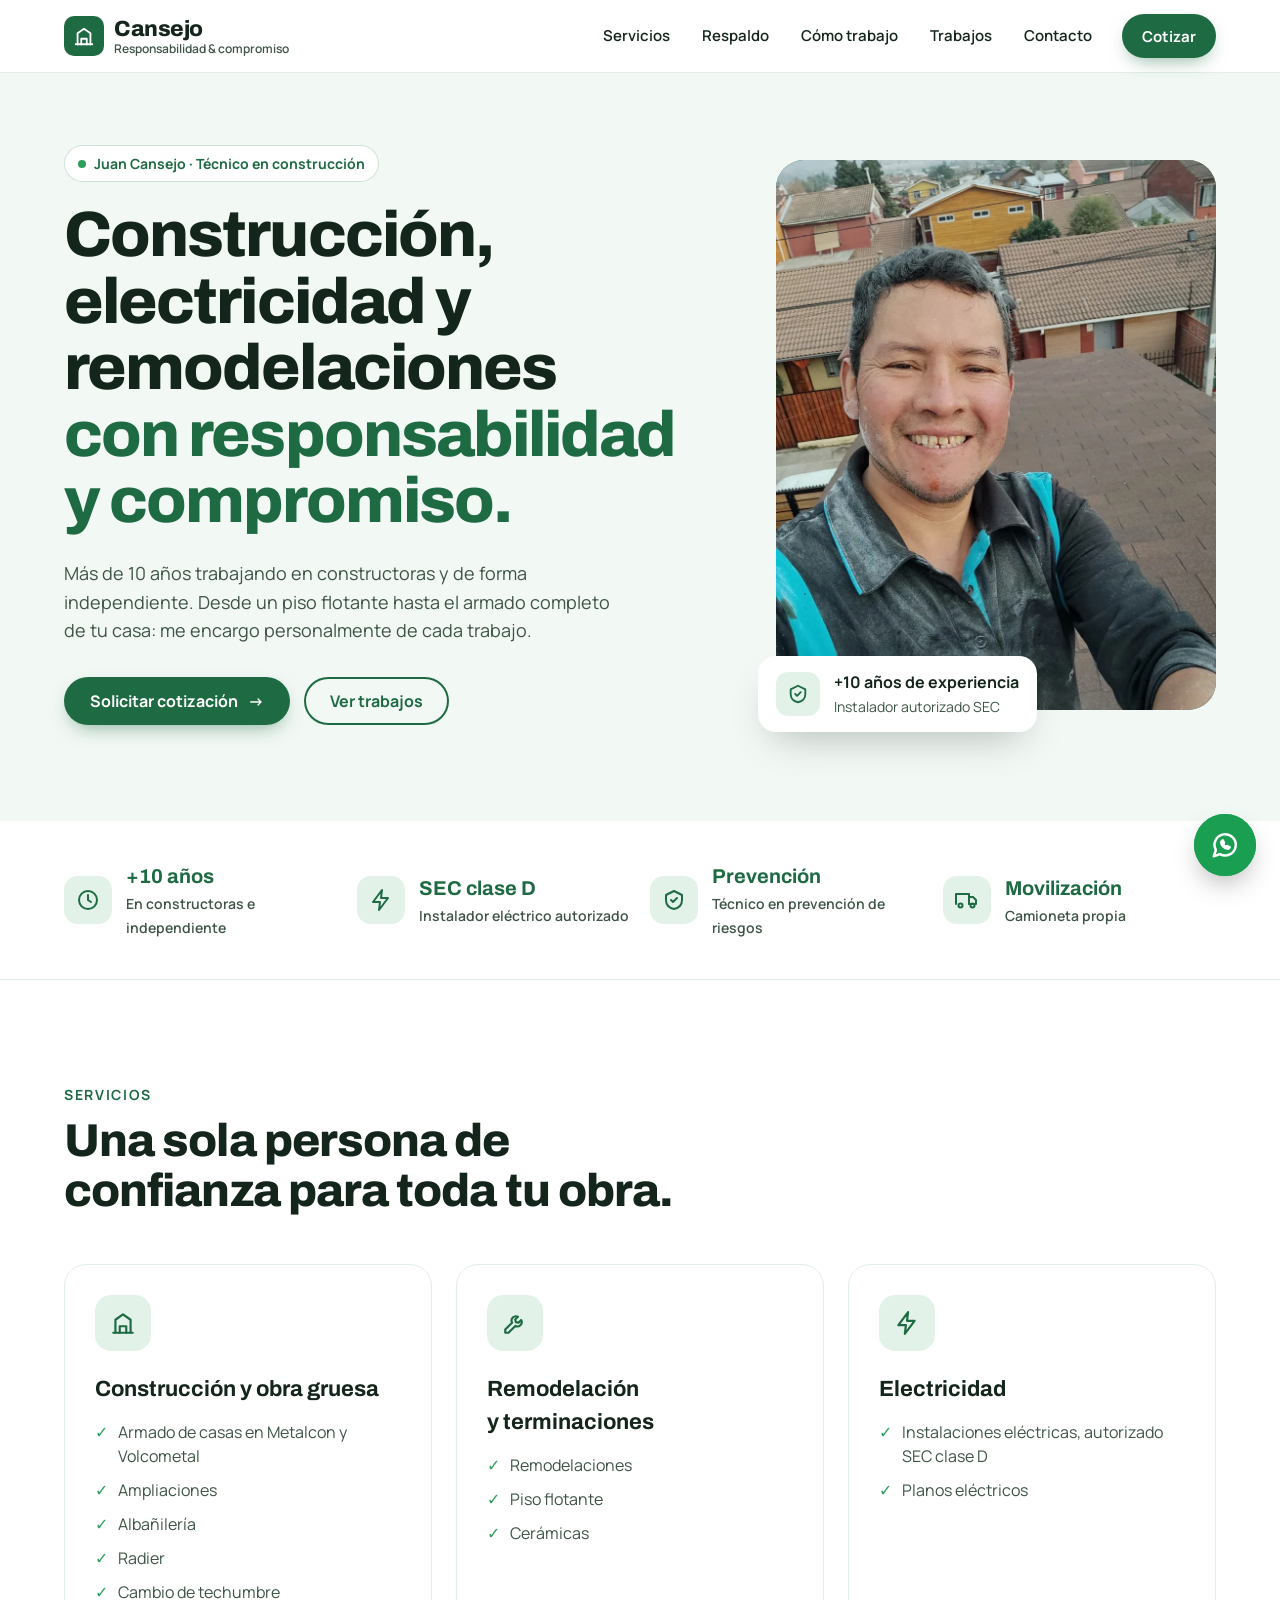
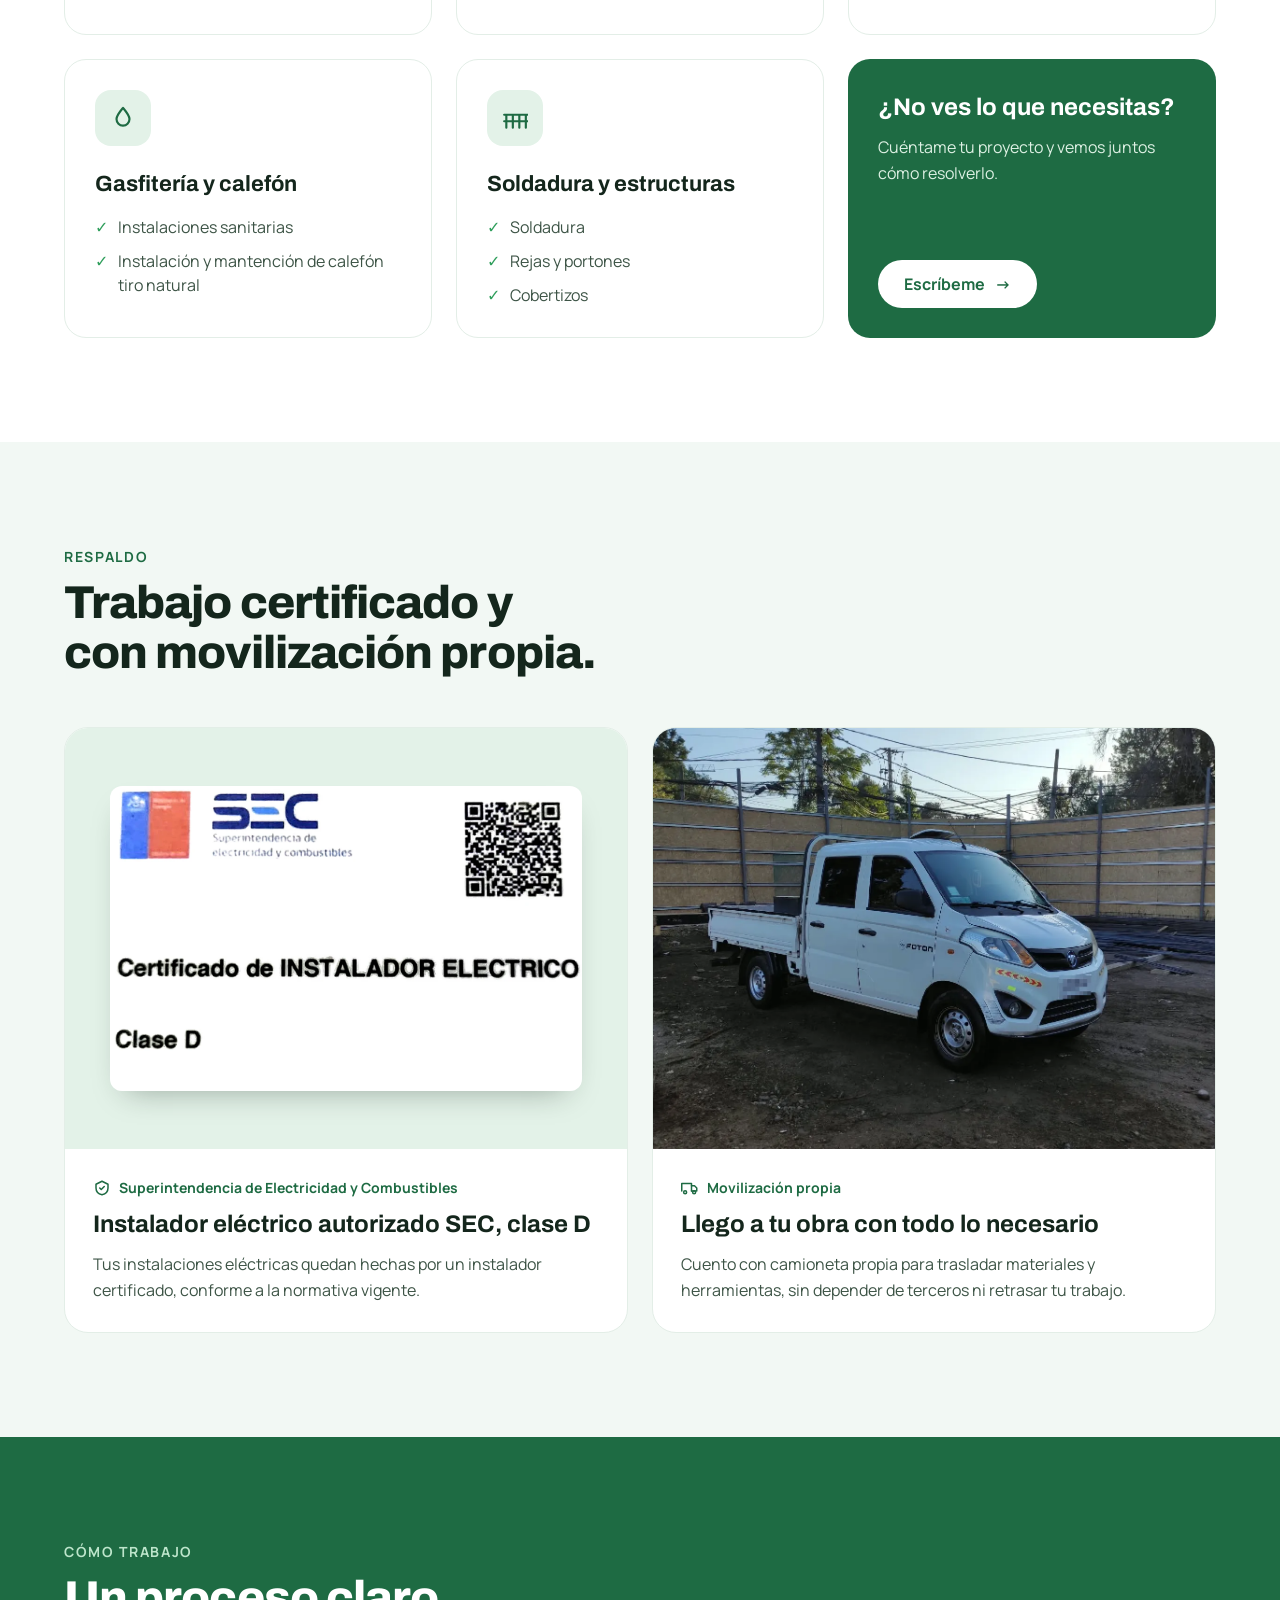
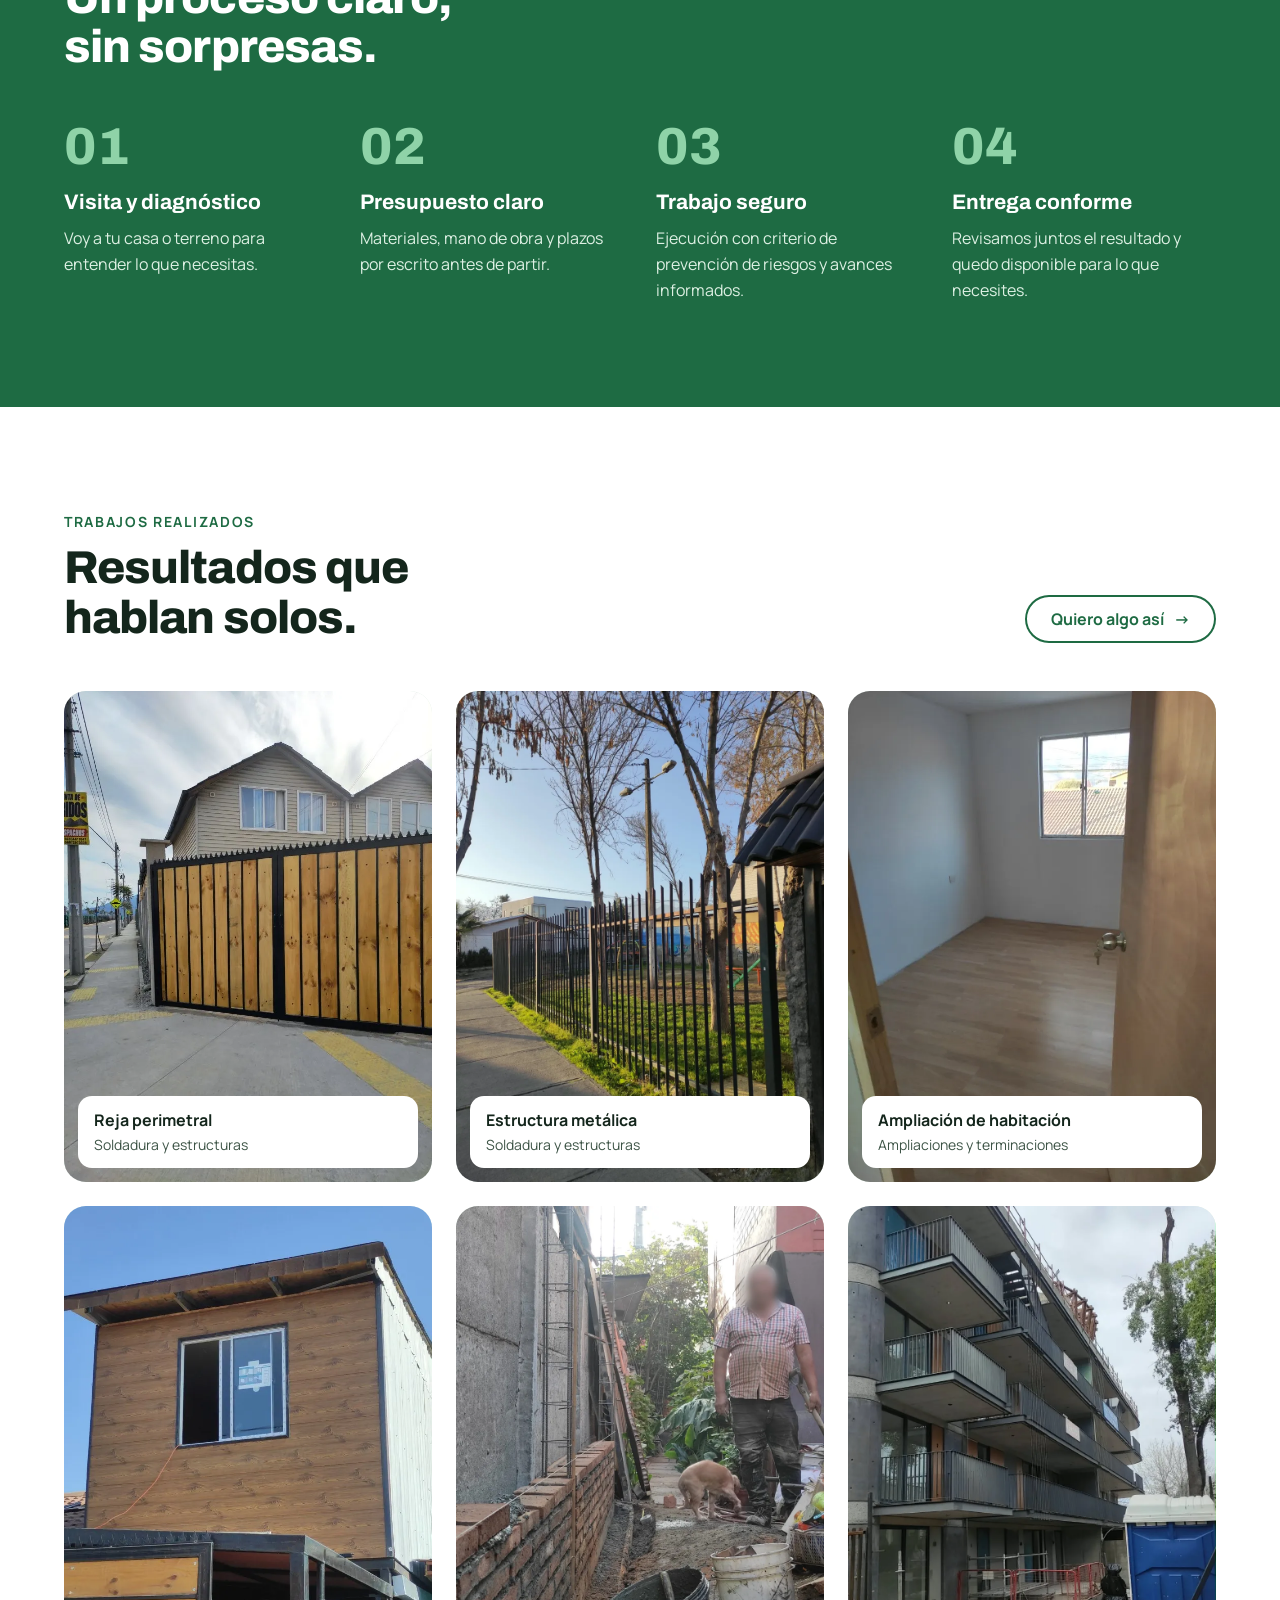
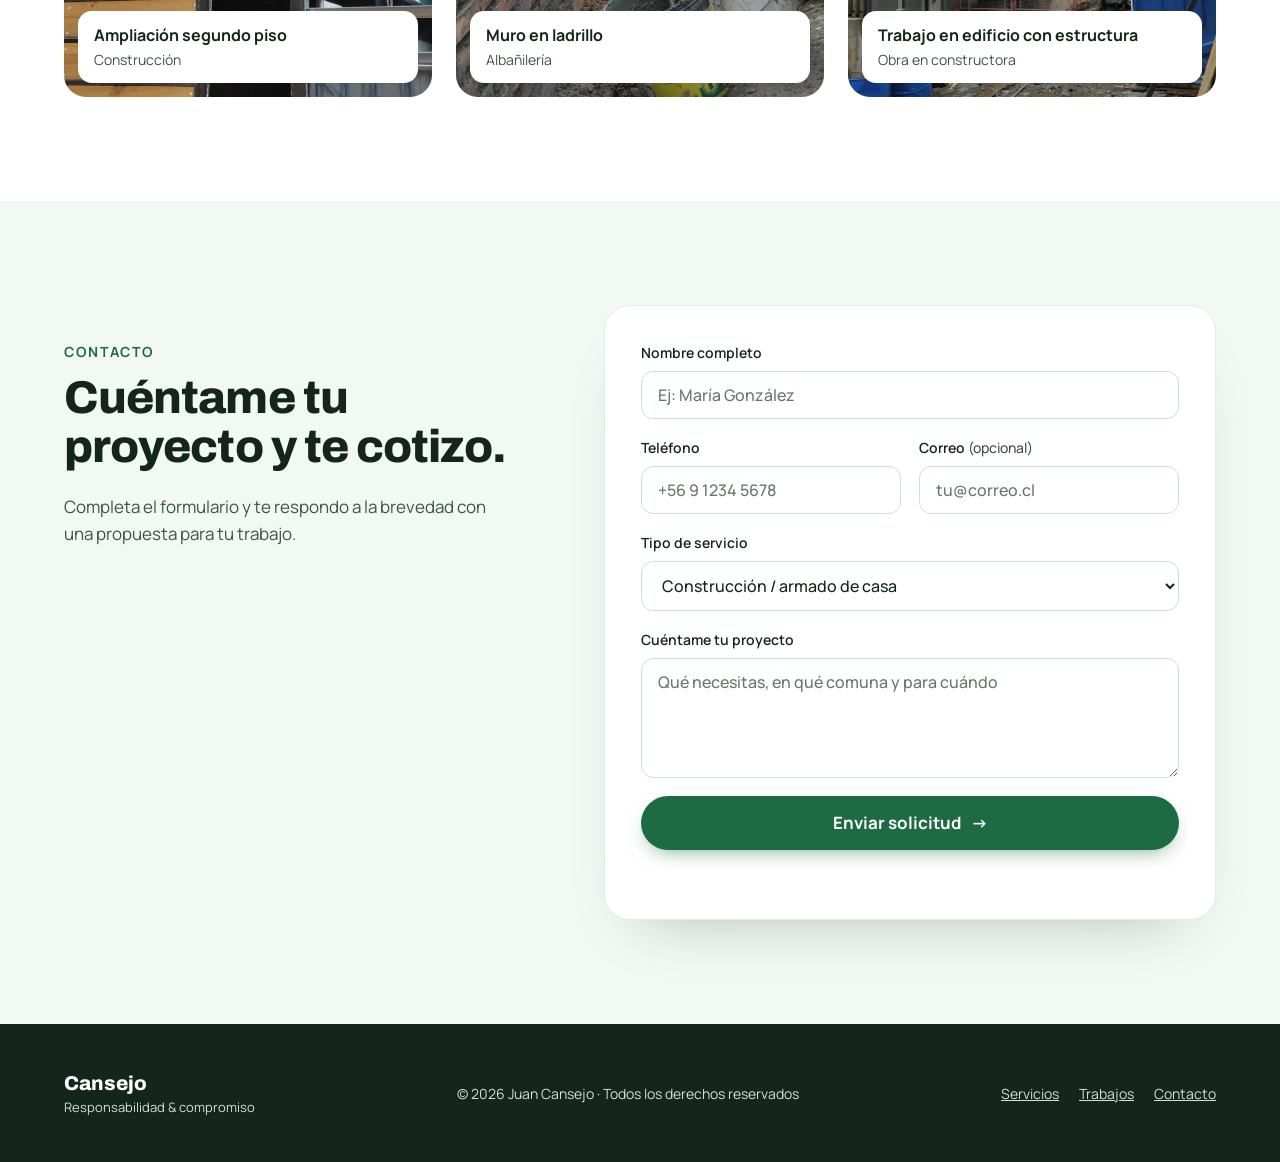
==== index.html @ 11d40a56 "Sitio web Cansejo" ====
<!doctype html>
<html lang="es-CL">
<head>
  <meta charset="utf-8">
  <meta name="viewport" content="width=device-width, initial-scale=1">
  <script>document.documentElement.classList.add('js')</script>

  <title>Cansejo | Construcción, electricidad y remodelaciones — Juan Cansejo</title>
  <meta name="description" content="Juan Cansejo: técnico en construcción e instalador eléctrico SEC clase D. Ampliaciones, remodelaciones, electricidad, gasfitería y soldadura. Cotiza tu proyecto.">
  <meta name="theme-color" content="#1E6B43">

  <!-- TODO: reemplazar https://TU-DOMINIO.cl por el dominio real antes de publicar -->
  <link rel="canonical" href="https://TU-DOMINIO.cl/">
  <meta property="og:type" content="website">
  <meta property="og:locale" content="es_CL">
  <meta property="og:site_name" content="Cansejo">
  <meta property="og:title" content="Cansejo | Construcción, electricidad y remodelaciones">
  <meta property="og:description" content="Más de 10 años de experiencia. Instalador eléctrico SEC clase D, ampliaciones, remodelaciones y soldadura. Cotiza tu proyecto.">
  <meta property="og:url" content="https://TU-DOMINIO.cl/">
  <meta property="og:image" content="https://TU-DOMINIO.cl/assets/img/og-image.jpg">
  <meta property="og:image:width" content="1200">
  <meta property="og:image:height" content="630">
  <meta name="twitter:card" content="summary_large_image">

  <link rel="icon" href="assets/img/favicon.svg" type="image/svg+xml">
  <link rel="apple-touch-icon" href="assets/img/apple-touch-icon.png">
  <link rel="manifest" href="site.webmanifest">

  <link rel="preconnect" href="https://fonts.googleapis.com">
  <link rel="preconnect" href="https://fonts.gstatic.com" crossorigin>
  <link href="https://fonts.googleapis.com/css2?family=Archivo:wght@600;700;800&family=Manrope:wght@400;500;600;700&display=swap" rel="stylesheet">
  <link rel="preload" as="image" href="assets/img/juan-cansejo.webp" type="image/webp" fetchpriority="high">
  <link rel="stylesheet" href="assets/css/styles.css">

  <script type="application/ld+json">
  {
    "@context": "https://schema.org",
    "@type": "GeneralContractor",
    "name": "Cansejo",
    "slogan": "Responsabilidad & compromiso",
    "description": "Construcción, ampliaciones, remodelaciones, electricidad, gasfitería y soldadura. Instalador eléctrico autorizado SEC clase D.",
    "telephone": "+56972433962",
    "url": "https://TU-DOMINIO.cl/",
    "image": "https://TU-DOMINIO.cl/assets/img/og-image.jpg",
    "founder": { "@type": "Person", "name": "Juan Cansejo", "jobTitle": "Técnico en construcción" },
    "knowsAbout": ["Construcción", "Ampliaciones", "Remodelaciones", "Instalaciones eléctricas", "Gasfitería", "Soldadura"]
  }
  </script>
</head>
<body>

<!-- Íconos (sprite) -->
<svg width="0" height="0" style="position:absolute" aria-hidden="true" focusable="false">
  <symbol id="i-home" viewBox="0 0 24 24"><path d="M3 21h18"/><path d="M5 21V9l7-5 7 5v12"/><path d="M9 21v-6h6v6"/></symbol>
  <symbol id="i-tool" viewBox="0 0 24 24"><path d="M14.7 6.3a4 4 0 0 0-5.4 5.4L3 18v3h3l6.3-6.3a4 4 0 0 0 5.4-5.4l-2.5 2.5-2.4-.6-.6-2.4z"/></symbol>
  <symbol id="i-bolt" viewBox="0 0 24 24"><path d="M13 2 4 14h7l-1 8 9-12h-7z"/></symbol>
  <symbol id="i-drop" viewBox="0 0 24 24"><path d="M12 2.7c3 3.6 6 7 6 10.3a6 6 0 0 1-12 0c0-3.3 3-6.7 6-10.3z"/></symbol>
  <symbol id="i-frame" viewBox="0 0 24 24"><path d="M4 21V9M10 21V9M16 21V9M22 21V9M2 9h22M2 15h22"/></symbol>
  <symbol id="i-clock" viewBox="0 0 24 24"><circle cx="12" cy="12" r="9"/><path d="M12 7v5l3 2"/></symbol>
  <symbol id="i-shield" viewBox="0 0 24 24"><path d="M12 3l8 4v5c0 5-3.5 8-8 9-4.5-1-8-4-8-9V7z"/><path d="m9 12 2 2 4-4"/></symbol>
  <symbol id="i-truck" viewBox="0 0 24 24"><path d="M1 16V6h13v10"/><path d="M14 9h4l3 3v4h-7"/><circle cx="5.5" cy="17.5" r="2"/><circle cx="17.5" cy="17.5" r="2"/></symbol>
  <symbol id="i-check" viewBox="0 0 24 24"><path d="m5 12 5 5L20 7"/></symbol>
  <symbol id="i-wa" viewBox="0 0 24 24"><path d="M3 21l1.7-5A8.5 8.5 0 1 1 8 19.3z"/><path d="M9 9.5c0 3 2.5 5.5 5.5 5.5l1.2-1.2-2-1-1 .8c-1-.5-1.8-1.3-2.3-2.3l.8-1-1-2z"/></symbol>
</svg>

<a class="skip" href="#contenido">Saltar al contenido</a>

<!-- ============ NAV ============ -->
<header class="header" id="header">
  <nav class="wrap nav" aria-label="Principal">
    <a class="brand" href="#inicio" aria-label="Cansejo, ir al inicio">
      <span class="brand-mark"><svg class="i" width="22" height="22" aria-hidden="true"><use href="#i-home"/></svg></span>
      <span class="brand-text">
        <span class="brand-name">Cansejo</span>
        <span class="brand-tag">Responsabilidad &amp; compromiso</span>
      </span>
    </a>

    <button class="burger" id="burger" type="button" aria-label="Abrir menú" aria-expanded="false" aria-controls="menu">
      <span></span><span></span><span></span>
    </button>

    <div class="menu" id="menu">
      <a class="navlink" href="#servicios">Servicios</a>
      <a class="navlink" href="#respaldo">Respaldo</a>
      <a class="navlink" href="#proceso">Cómo trabajo</a>
      <a class="navlink" href="#trabajos">Trabajos</a>
      <a class="navlink" href="#contacto">Contacto</a>
      <a class="btn btn-primary btn-sm" href="#contacto">Cotizar</a>
    </div>
  </nav>
</header>

<main id="contenido">

  <!-- ============ HERO ============ -->
  <section class="hero" id="inicio" aria-labelledby="hero-title">
    <div class="wrap hero-grid">
      <div class="hero-copy">
        <p class="pill in1"><span class="dot"></span>Juan Cansejo · Técnico en construcción</p>
        <h1 class="in2" id="hero-title">Construcción, electricidad y remodelaciones <span class="accent">con responsabilidad y compromiso.</span></h1>
        <p class="lead in3">Más de 10 años trabajando en constructoras y de forma independiente. Desde un piso flotante hasta el armado completo de tu casa: me encargo personalmente de cada trabajo.</p>
        <div class="cta-row in4">
          <a class="btn btn-primary" href="#contacto">Solicitar cotización <span class="arr" aria-hidden="true">→</span></a>
          <a class="btn btn-ghost" href="#trabajos">Ver trabajos</a>
        </div>
      </div>

      <div class="hero-media in4">
        <div class="hero-photo">
          <img src="assets/img/juan-cansejo.webp" width="900" height="1200" alt="Juan Cansejo sonriendo sobre un techo en una de sus obras" fetchpriority="high" decoding="async">
        </div>
        <div class="hero-badge">
          <span class="badge-ico"><svg class="i" width="22" height="22" aria-hidden="true"><use href="#i-shield"/></svg></span>
          <span>
            <strong>+10 años de experiencia</strong>
            <span>Instalador autorizado SEC</span>
          </span>
        </div>
      </div>
    </div>
  </section>

  <!-- ============ CREDENCIALES ============ -->
  <section class="creds" aria-label="Credenciales">
    <ul class="wrap creds-grid">
      <li class="cred reveal">
        <span class="cred-ico"><svg class="i" width="24" height="24" aria-hidden="true"><use href="#i-clock"/></svg></span>
        <span><strong>+10 años</strong><span>En constructoras e independiente</span></span>
      </li>
      <li class="cred reveal">
        <span class="cred-ico"><svg class="i" width="24" height="24" aria-hidden="true"><use href="#i-bolt"/></svg></span>
        <span><strong>SEC clase D</strong><span>Instalador eléctrico autorizado</span></span>
      </li>
      <li class="cred reveal">
        <span class="cred-ico"><svg class="i" width="24" height="24" aria-hidden="true"><use href="#i-shield"/></svg></span>
        <span><strong>Prevención</strong><span>Técnico en prevención de riesgos</span></span>
      </li>
      <li class="cred reveal">
        <span class="cred-ico"><svg class="i" width="24" height="24" aria-hidden="true"><use href="#i-truck"/></svg></span>
        <span><strong>Movilización</strong><span>Camioneta propia</span></span>
      </li>
    </ul>
  </section>

  <!-- ============ SERVICIOS ============ -->
  <section class="sec" id="servicios" aria-labelledby="servicios-title">
    <div class="wrap">
      <div class="sec-head reveal">
        <p class="eyebrow">Servicios</p>
        <h2 class="h2" id="servicios-title">Una sola persona de confianza para toda tu obra.</h2>
      </div>

      <div class="grid-cards">
        <article class="card reveal-s">
          <span class="ico"><svg class="i" width="26" height="26" aria-hidden="true"><use href="#i-home"/></svg></span>
          <h3>Construcción y obra gruesa</h3>
          <ul class="ticks">
            <li>Armado de casas en Metalcon y Volcometal</li>
            <li>Ampliaciones</li>
            <li>Albañilería</li>
            <li>Radier</li>
            <li>Cambio de techumbre</li>
          </ul>
        </article>

        <article class="card reveal-s">
          <span class="ico"><svg class="i" width="26" height="26" aria-hidden="true"><use href="#i-tool"/></svg></span>
          <h3>Remodelación y terminaciones</h3>
          <ul class="ticks">
            <li>Remodelaciones</li>
            <li>Piso flotante</li>
            <li>Cerámicas</li>
          </ul>
        </article>

        <article class="card reveal-s">
          <span class="ico"><svg class="i" width="26" height="26" aria-hidden="true"><use href="#i-bolt"/></svg></span>
          <h3>Electricidad</h3>
          <ul class="ticks">
            <li>Instalaciones eléctricas, autorizado SEC clase D</li>
            <li>Planos eléctricos</li>
          </ul>
        </article>

        <article class="card reveal-s">
          <span class="ico"><svg class="i" width="26" height="26" aria-hidden="true"><use href="#i-drop"/></svg></span>
          <h3>Gasfitería y calefón</h3>
          <ul class="ticks">
            <li>Instalaciones sanitarias</li>
            <li>Instalación y mantención de calefón tiro natural</li>
          </ul>
        </article>

        <article class="card reveal-s">
          <span class="ico"><svg class="i" width="26" height="26" aria-hidden="true"><use href="#i-frame"/></svg></span>
          <h3>Soldadura y estructuras</h3>
          <ul class="ticks">
            <li>Soldadura</li>
            <li>Rejas y portones</li>
            <li>Cobertizos</li>
          </ul>
        </article>

        <div class="card-cta reveal-s">
          <div>
            <h3>¿No ves lo que necesitas?</h3>
            <p>Cuéntame tu proyecto y vemos juntos cómo resolverlo.</p>
          </div>
          <a class="btn btn-white" href="#contacto">Escríbeme <span class="arr" aria-hidden="true">→</span></a>
        </div>
      </div>
    </div>
  </section>

  <!-- ============ RESPALDO ============ -->
  <section class="sec sec-tint" id="respaldo" aria-labelledby="respaldo-title">
    <div class="wrap">
      <div class="sec-head reveal">
        <p class="eyebrow">Respaldo</p>
        <h2 class="h2" id="respaldo-title">Trabajo certificado y con movilización propia.</h2>
      </div>

      <div class="duo">
        <article class="trust reveal-l">
          <div class="trust-media trust-cert">
            <img class="cert-img" src="assets/img/certificado-sec.webp" width="1200" height="774" loading="lazy" decoding="async" alt="Credencial SEC de Juan Cansejo: Certificado de Instalador Eléctrico, Clase D">
          </div>
          <div class="trust-body">
            <p class="trust-kicker"><svg class="i" width="18" height="18" aria-hidden="true"><use href="#i-shield"/></svg>Superintendencia de Electricidad y Combustibles</p>
            <h3>Instalador eléctrico autorizado SEC, clase D</h3>
            <p>Tus instalaciones eléctricas quedan hechas por un instalador certificado, conforme a la normativa vigente.</p>
          </div>
        </article>

        <article class="trust reveal-s">
          <div class="trust-media">
            <img src="assets/img/movilizacion.webp" width="1201" height="901" loading="lazy" decoding="async" alt="Camioneta de trabajo de Cansejo en una obra">
          </div>
          <div class="trust-body">
            <p class="trust-kicker"><svg class="i" width="18" height="18" aria-hidden="true"><use href="#i-truck"/></svg>Movilización propia</p>
            <h3>Llego a tu obra con todo lo necesario</h3>
            <p>Cuento con camioneta propia para trasladar materiales y herramientas, sin depender de terceros ni retrasar tu trabajo.</p>
          </div>
        </article>
      </div>
    </div>
  </section>

  <!-- ============ PROCESO ============ -->
  <section class="sec sec-dark" id="proceso" aria-labelledby="proceso-title">
    <div class="wrap">
      <div class="sec-head reveal">
        <p class="eyebrow eyebrow-light">Cómo trabajo</p>
        <h2 class="h2" id="proceso-title">Un proceso claro, sin sorpresas.</h2>
      </div>

      <ol class="steps">
        <li class="reveal-l">
          <span class="step-n" aria-hidden="true">01</span>
          <h3>Visita y diagnóstico</h3>
          <p>Voy a tu casa o terreno para entender lo que necesitas.</p>
        </li>
        <li class="reveal-l">
          <span class="step-n" aria-hidden="true">02</span>
          <h3>Presupuesto claro</h3>
          <p>Materiales, mano de obra y plazos por escrito antes de partir.</p>
        </li>
        <li class="reveal-l">
          <span class="step-n" aria-hidden="true">03</span>
          <h3>Trabajo seguro</h3>
          <p>Ejecución con criterio de prevención de riesgos y avances informados.</p>
        </li>
        <li class="reveal-l">
          <span class="step-n" aria-hidden="true">04</span>
          <h3>Entrega conforme</h3>
          <p>Revisamos juntos el resultado y quedo disponible para lo que necesites.</p>
        </li>
      </ol>
    </div>
  </section>

  <!-- ============ TRABAJOS ============ -->
  <section class="sec" id="trabajos" aria-labelledby="trabajos-title">
    <div class="wrap">
      <div class="sec-head sec-head-row reveal">
        <div>
          <p class="eyebrow">Trabajos realizados</p>
          <h2 class="h2" id="trabajos-title">Resultados que hablan solos.</h2>
        </div>
        <a class="btn btn-ghost" href="#contacto">Quiero algo así <span class="arr" aria-hidden="true">→</span></a>
      </div>

      <div class="gal">
        <figure class="proj reveal-s">
          <img src="assets/img/trabajo-1.webp" width="720" height="960" loading="lazy" decoding="async" alt="Reja perimetral de estructura metálica con revestimiento de madera">
          <figcaption><strong>Reja perimetral</strong><span>Soldadura y estructuras</span></figcaption>
        </figure>
        <figure class="proj reveal-s">
          <img src="assets/img/trabajo-2.webp" width="900" height="1200" loading="lazy" decoding="async" alt="Estructura metálica de barrotes instalada junto a una plaza">
          <figcaption><strong>Estructura metálica</strong><span>Soldadura y estructuras</span></figcaption>
        </figure>
        <figure class="proj reveal-s">
          <img src="assets/img/trabajo-3.webp" width="720" height="960" loading="lazy" decoding="async" alt="Habitación ampliada con piso flotante y muros terminados">
          <figcaption><strong>Ampliación de habitación</strong><span>Ampliaciones y terminaciones</span></figcaption>
        </figure>
        <figure class="proj reveal-s">
          <img src="assets/img/trabajo-4.webp" width="720" height="960" loading="lazy" decoding="async" alt="Ampliación de segundo piso con revestimiento símil madera">
          <figcaption><strong>Ampliación segundo piso</strong><span>Construcción</span></figcaption>
        </figure>
        <figure class="proj reveal-s">
          <img src="assets/img/trabajo-5.webp" width="900" height="1200" loading="lazy" decoding="async" alt="Muro de ladrillo en construcción con enfierradura">
          <figcaption><strong>Muro en ladrillo</strong><span>Albañilería</span></figcaption>
        </figure>
        <figure class="proj reveal-s">
          <img src="assets/img/trabajo-6.webp" width="900" height="1200" loading="lazy" decoding="async" alt="Edificio de hormigón con balcones y estructura metálica">
          <figcaption><strong>Trabajo en edificio con estructura</strong><span>Obra en constructora</span></figcaption>
        </figure>
      </div>
    </div>
  </section>

  <!-- ============ CONTACTO ============ -->
  <section class="sec sec-tint" id="contacto" aria-labelledby="contacto-title">
    <div class="wrap contact">
      <div class="contact-copy reveal-l">
        <p class="eyebrow">Contacto</p>
        <h2 class="h2" id="contacto-title">Cuéntame tu proyecto y te cotizo.</h2>
        <p class="lead-sm">Completa el formulario y te respondo a la brevedad con una propuesta para tu trabajo.</p>
      </div>

      <div class="formbox reveal-s">
        <!-- data-endpoint: URL de Formspree / Web3Forms. Vacío = el mensaje se envía por WhatsApp. -->
        <form id="contact-form" data-endpoint="" data-whatsapp="56972433962" novalidate>
          <div class="form-grid">
            <label class="span2">Nombre completo
              <input class="field" type="text" name="nombre" autocomplete="name" required placeholder="Ej: María González">
            </label>
            <label>Teléfono
              <input class="field" type="tel" name="telefono" autocomplete="tel" inputmode="tel" required placeholder="+56 9 1234 5678">
            </label>
            <label><span>Correo <span class="opt">(opcional)</span></span>
              <input class="field" type="email" name="correo" autocomplete="email" placeholder="tu@correo.cl">
            </label>
            <label class="span2">Tipo de servicio
              <select class="field" name="servicio">
                <option>Construcción / armado de casa</option>
                <option>Ampliación</option>
                <option>Remodelación y terminaciones</option>
                <option>Cambio de techumbre</option>
                <option>Electricidad / planos eléctricos</option>
                <option>Gasfitería o calefón</option>
                <option>Soldadura, rejas o portones</option>
                <option>Otro</option>
              </select>
            </label>
            <label class="span2">Cuéntame tu proyecto
              <textarea class="field" name="mensaje" rows="4" placeholder="Qué necesitas, en qué comuna y para cuándo"></textarea>
            </label>
            <!-- Anti-spam: campo trampa, invisible para personas -->
            <div class="hp" aria-hidden="true"><label>No completar<input type="text" name="empresa" tabindex="-1" autocomplete="off"></label></div>
            <button class="btn btn-primary span2 btn-submit" type="submit"><span class="btn-label">Enviar solicitud</span> <span class="arr" aria-hidden="true">→</span></button>
          </div>
          <p class="form-status" id="form-status" role="status" aria-live="polite"></p>
        </form>

        <div class="ok" id="form-ok" hidden tabindex="-1">
          <span class="ok-ico"><svg class="i" width="36" height="36" aria-hidden="true"><use href="#i-check"/></svg></span>
          <h3 id="ok-title">¡Mensaje enviado!</h3>
          <p id="ok-text">Gracias por escribir. Te contactaré pronto con tu cotización.</p>
          <a class="btn btn-primary" id="ok-wa" href="#" target="_blank" rel="noopener" hidden>Abrir WhatsApp</a>
          <button class="btn btn-ghost" id="ok-reset" type="button">Enviar otro mensaje</button>
        </div>
      </div>
    </div>
  </section>
</main>

<!-- ============ FOOTER ============ -->
<footer class="footer">
  <div class="wrap footer-in">
    <span class="footer-brand"><strong>Cansejo</strong><span>Responsabilidad &amp; compromiso</span></span>
    <span class="footer-copy">© <span id="year">2026</span> Juan Cansejo · Todos los derechos reservados</span>
    <nav class="footer-nav" aria-label="Pie de página">
      <a href="#servicios">Servicios</a>
      <a href="#trabajos">Trabajos</a>
      <a href="#contacto">Contacto</a>
    </nav>
  </div>
</footer>

<!-- ============ WHATSAPP FLOTANTE ============ -->
<a class="wa" href="https://wa.me/56972433962?text=Hola%20Juan%2C%20quiero%20cotizar%20un%20trabajo" target="_blank" rel="noopener" aria-label="Escríbeme por WhatsApp">
  <span class="tip" aria-hidden="true">¿Hablamos por WhatsApp?</span>
  <svg class="i" width="30" height="30" aria-hidden="true"><use href="#i-wa"/></svg>
</a>

<script src="assets/js/main.js" defer></script>
</body>
</html>
---- assets/css/styles.css ----
/* ==========================================================
   Cansejo — estilos
   Paleta: verde y blanco · Tipografías: Archivo (títulos), Manrope (texto)
   ========================================================== */

:root{
  --ink:#14261C;
  --muted:#3D5446;
  --g-900:#14261C;
  --g-800:#14502F;
  --g-700:#1E6B43;
  --g-500:#2E9E5B;
  --g-300:#8FD3A8;
  --g-200:#BDE5CB;
  --g-100:#E3F2E8;
  --g-50:#F2F8F4;
  --line:#E3EEE7;
  --line-2:#CFE0D5;
  --wa:#1A9F52;
  --font-display:'Archivo',system-ui,sans-serif;
  --font-body:'Manrope',system-ui,-apple-system,'Segoe UI',Roboto,sans-serif;
  --ease:cubic-bezier(.2,.7,.2,1);
  --header-h:72px;
}

*,*::before,*::after{box-sizing:border-box}
html{scroll-behavior:smooth;-webkit-text-size-adjust:100%}
body{margin:0;background:#fff;color:var(--ink);font-family:var(--font-body);line-height:1.5;-webkit-font-smoothing:antialiased;overflow-x:hidden}
img{max-width:100%;height:auto;display:block}
a{color:var(--g-700)}
a:hover{color:var(--g-800)}
h1,h2,h3{font-family:var(--font-display);margin:0;text-wrap:balance}
p{margin:0}
ul,ol{margin:0;padding:0;list-style:none}
figure{margin:0}
:focus-visible{outline:3px solid var(--g-500);outline-offset:3px;border-radius:6px}

.i{fill:none;stroke:currentColor;stroke-width:2;stroke-linecap:round;stroke-linejoin:round;flex:none}
.skip{position:absolute;left:12px;top:-60px;z-index:100;background:var(--g-900);color:#fff;padding:12px 18px;border-radius:10px;font-weight:700;text-decoration:none;transition:top .2s}
.skip:focus{top:12px;color:#fff}

/* ---------- Layout ---------- */
.wrap{max-width:1200px;margin:0 auto;padding-left:24px;padding-right:24px}
.sec{padding-top:104px;padding-bottom:104px;scroll-margin-top:calc(var(--header-h) + 1px)}
.sec-tint{background:var(--g-50)}
.sec-dark{background:var(--g-700);color:#fff}
.sec-head{max-width:660px;margin-bottom:48px}
.sec-head-row{max-width:none;display:flex;flex-wrap:wrap;align-items:flex-end;justify-content:space-between;gap:24px}
.sec-head-row > div{max-width:600px}
.eyebrow{margin:0 0 12px;color:var(--g-700);font-weight:700;font-size:14px;letter-spacing:.12em;text-transform:uppercase}
.eyebrow-light{color:var(--g-200)}
.h2{font-weight:800;font-size:clamp(28px,4vw,46px);line-height:1.08;letter-spacing:-.02em}

/* ---------- Animaciones de aparición ---------- */
@keyframes rv{from{opacity:0;transform:translateY(36px)}to{opacity:1;transform:none}}
@keyframes rvl{from{opacity:0;transform:translateX(-36px)}to{opacity:1;transform:none}}
@keyframes rvs{from{opacity:0;transform:scale(.94)}to{opacity:1;transform:none}}

/* Navegadores con scroll-driven animations (Chrome, Edge, Safari reciente) */
@supports (animation-timeline: view()){
  .reveal{animation:rv linear both;animation-timeline:view();animation-range:entry 0% entry 60%}
  .reveal-l{animation:rvl linear both;animation-timeline:view();animation-range:entry 0% entry 60%}
  .reveal-s{animation:rvs linear both;animation-timeline:view();animation-range:entry 0% entry 55%}
}
/* Resto de navegadores: IntersectionObserver (main.js agrega .io y .is-in) */
@supports not (animation-timeline: view()){
  .io .reveal,.io .reveal-l,.io .reveal-s{opacity:0;transition:opacity .8s var(--ease),transform .8s var(--ease)}
  .io .reveal{transform:translateY(36px)}
  .io .reveal-l{transform:translateX(-36px)}
  .io .reveal-s{transform:scale(.94)}
  .io .is-in{opacity:1 !important;transform:none !important}
}

/* Entrada del hero */
@keyframes up{from{opacity:0;transform:translateY(24px)}to{opacity:1;transform:none}}
.in1{animation:up .8s var(--ease) .1s both}
.in2{animation:up .8s var(--ease) .25s both}
.in3{animation:up .8s var(--ease) .4s both}
.in4{animation:up .9s var(--ease) .55s both}

/* ---------- Botones ---------- */
.btn{display:inline-flex;align-items:center;justify-content:center;gap:10px;min-height:48px;padding:0 26px;border-radius:999px;border:0;font:700 16px/1 var(--font-body);text-decoration:none;cursor:pointer;transition:transform .25s var(--ease),box-shadow .25s,background .25s,color .25s}
.btn:hover{transform:translateY(-2px)}
.btn:active{transform:translateY(0) scale(.98)}
.btn-sm{min-height:44px;padding:0 20px;font-size:15px}
.btn-primary{background:var(--g-700);color:#fff;box-shadow:0 8px 20px -8px rgba(30,107,67,.6)}
.btn-primary:hover{background:var(--g-800);color:#fff;box-shadow:0 14px 28px -10px rgba(30,107,67,.7)}
.btn-ghost{background:transparent;color:var(--g-700);box-shadow:inset 0 0 0 2px var(--g-700)}
.btn-ghost:hover{background:var(--g-700);color:#fff}
.btn-white{background:#fff;color:var(--g-700)}
.btn-white:hover{color:var(--g-800)}
.btn .arr{transition:transform .25s}
.btn:hover .arr{transform:translateX(4px)}
.btn[disabled]{opacity:.7;cursor:progress;transform:none}

/* ---------- Header / Nav ---------- */
.header{position:sticky;top:0;z-index:40;background:rgba(255,255,255,.92);-webkit-backdrop-filter:blur(10px);backdrop-filter:blur(10px);border-bottom:1px solid var(--line);transition:box-shadow .3s}
.header.scrolled{box-shadow:0 10px 30px -22px rgba(20,38,28,.5)}
.nav{position:relative;display:flex;flex-wrap:wrap;align-items:center;justify-content:space-between;gap:12px 24px;min-height:var(--header-h)}
.brand{display:flex;align-items:center;gap:10px;text-decoration:none;color:var(--ink)}
.brand:hover{color:var(--ink)}
.brand-mark{width:40px;height:40px;border-radius:10px;background:var(--g-700);color:#fff;display:flex;align-items:center;justify-content:center;flex:none;transition:transform .35s var(--ease)}
.brand:hover .brand-mark{transform:rotate(-8deg) scale(1.06)}
.brand-text{display:flex;flex-direction:column;line-height:1.1}
.brand-name{font-family:var(--font-display);font-weight:800;font-size:22px;letter-spacing:-.02em}
.brand-tag{font-size:12px;font-weight:600;color:var(--muted)}
.menu{display:flex;flex-wrap:wrap;align-items:center;gap:4px 28px}
.navlink{position:relative;color:var(--ink);text-decoration:none;font-weight:600;font-size:15px;padding:10px 2px}
.navlink::after{content:"";position:absolute;left:0;right:0;bottom:4px;height:2px;background:var(--g-500);transform:scaleX(0);transform-origin:left;transition:transform .35s var(--ease)}
.navlink:hover,.navlink[aria-current="true"]{color:var(--g-700)}
.navlink:hover::after,.navlink[aria-current="true"]::after{transform:scaleX(1)}

.burger{display:none;width:48px;height:48px;border-radius:12px;border:1.5px solid var(--line-2);background:#fff;cursor:pointer;align-items:center;justify-content:center;flex-direction:column;gap:5px;padding:0;transition:background .25s,border-color .25s}
.burger:hover{border-color:var(--g-700)}
.burger span{display:block;width:22px;height:2px;border-radius:2px;background:var(--ink);transition:transform .35s var(--ease),opacity .25s}
.burger[aria-expanded="true"]{background:var(--g-100);border-color:var(--g-700)}
.burger[aria-expanded="true"] span:nth-child(1){transform:translateY(7px) rotate(45deg)}
.burger[aria-expanded="true"] span:nth-child(2){opacity:0;transform:scaleX(.2)}
.burger[aria-expanded="true"] span:nth-child(3){transform:translateY(-7px) rotate(-45deg)}

@keyframes drop{from{opacity:0;transform:translateY(-10px)}to{opacity:1;transform:none}}
@keyframes itemIn{from{opacity:0;transform:translateX(-12px)}to{opacity:1;transform:none}}

/* ---------- Hero ---------- */
.hero{background:var(--g-50);overflow:hidden}
.hero-grid{display:flex;flex-wrap:wrap;align-items:center;gap:56px;padding-top:72px;padding-bottom:96px}
.hero-copy{flex:1 1 480px;min-width:0}
.pill{display:inline-flex;align-items:center;gap:8px;margin-bottom:20px;padding:8px 14px;border-radius:999px;background:#fff;color:var(--g-700);font-weight:700;font-size:14px;box-shadow:inset 0 0 0 1px var(--line-2)}
.dot{width:8px;height:8px;border-radius:50%;background:var(--g-500);flex:none}
.hero h1{font-weight:800;font-size:clamp(32px,5.2vw,64px);line-height:1.04;letter-spacing:-.03em;overflow-wrap:break-word}
.accent{color:var(--g-700)}
.lead{margin-top:24px;max-width:560px;font-size:18px;line-height:1.6;color:var(--muted)}
.cta-row{margin-top:32px;display:flex;flex-wrap:wrap;gap:14px}
.hero-media{flex:1 1 340px;min-width:0;max-width:440px;margin:0 auto;position:relative}
.hero-photo{aspect-ratio:4/5;border-radius:28px;background:var(--g-700);overflow:hidden;position:relative}
.hero-photo img{position:absolute;inset:0;width:100%;height:100%;object-fit:cover;object-position:50% 28%}
.hero-badge{position:absolute;left:-18px;bottom:-22px;display:flex;align-items:center;gap:14px;padding:14px 18px;background:#fff;border-radius:18px;box-shadow:0 18px 40px -18px rgba(20,38,28,.35)}
.hero-badge strong{display:block;font-size:16px}
.hero-badge > span:last-child > span{font-size:14px;color:var(--muted)}
.badge-ico{width:44px;height:44px;border-radius:12px;background:var(--g-100);color:var(--g-700);display:flex;align-items:center;justify-content:center;flex:none}

/* ---------- Credenciales ---------- */
.creds{border-bottom:1px solid var(--line)}
.creds-grid{display:grid;gap:20px;grid-template-columns:repeat(auto-fit,minmax(min(100%,230px),1fr));padding-top:40px;padding-bottom:40px}
.cred{display:flex;align-items:center;gap:14px;transition:transform .3s var(--ease)}
.cred:hover{transform:translateY(-4px)}
.cred-ico{flex:none;width:48px;height:48px;border-radius:14px;background:var(--g-100);color:var(--g-700);display:flex;align-items:center;justify-content:center}
.cred strong{display:block;font-family:var(--font-display);font-size:20px;color:var(--g-700)}
.cred span span{font-size:14px;font-weight:600;color:var(--muted)}

/* ---------- Servicios ---------- */
.grid-cards{display:grid;gap:24px;grid-template-columns:repeat(auto-fit,minmax(min(100%,300px),1fr))}
.card{padding:30px;border-radius:22px;border:1.5px solid var(--line);background:#fff;transition:transform .35s var(--ease),box-shadow .35s,border-color .35s}
.card:hover{transform:translateY(-6px);box-shadow:0 22px 40px -22px rgba(20,38,28,.35);border-color:var(--g-500)}
.ico{width:56px;height:56px;border-radius:16px;background:var(--g-100);color:var(--g-700);display:flex;align-items:center;justify-content:center;transition:transform .4s var(--ease),background .3s,color .3s}
.card:hover .ico{transform:rotate(-8deg) scale(1.08);background:var(--g-700);color:#fff}
.card h3{margin:22px 0 14px;font-size:22px}
.ticks{display:flex;flex-direction:column;gap:10px;color:var(--muted)}
.ticks li{display:flex;gap:10px;transition:transform .25s}
.ticks li:hover{transform:translateX(4px)}
.ticks li::before{content:"✓";color:var(--g-500);font-weight:800}
.card-cta{padding:30px;border-radius:22px;background:var(--g-700);color:#fff;display:flex;flex-direction:column;justify-content:space-between;gap:24px}
.card-cta h3{margin-bottom:10px;font-size:24px}
.card-cta p{line-height:1.6;color:#DDF0E3}
.card-cta .btn{align-self:flex-start}

/* ---------- Respaldo ---------- */
.duo{display:grid;gap:24px;grid-template-columns:repeat(2,minmax(0,1fr))}
.trust{display:flex;flex-direction:column;background:#fff;border:1.5px solid var(--line);border-radius:24px;overflow:hidden;transition:transform .35s var(--ease),box-shadow .35s}
.trust:hover{transform:translateY(-6px);box-shadow:0 26px 50px -28px rgba(20,38,28,.4)}
.trust-media{aspect-ratio:4/3;position:relative;overflow:hidden}
.trust-media img{position:absolute;inset:0;width:100%;height:100%;object-fit:cover;transition:transform .7s var(--ease)}
.trust:hover .trust-media img{transform:scale(1.04)}
.trust-cert{background:var(--g-100);display:flex;align-items:center;justify-content:center;padding:8%}
.trust-cert img{position:static;width:100%;height:auto;object-fit:contain;border-radius:12px;box-shadow:0 14px 30px -16px rgba(20,38,28,.4)}
.trust:hover .trust-cert img{transform:rotate(-1.5deg) scale(1.03);box-shadow:0 20px 40px -18px rgba(20,38,28,.45)}
.trust-body{padding:28px}
.trust-kicker{display:inline-flex;align-items:center;gap:8px;margin-bottom:8px;color:var(--g-700);font-weight:700;font-size:14px}
.trust-body h3{margin-bottom:10px;font-size:24px}
.trust-body p:last-child{line-height:1.6;color:var(--muted)}

/* ---------- Proceso ---------- */
.steps{display:grid;gap:32px;grid-template-columns:repeat(auto-fit,minmax(min(100%,230px),1fr))}
.step-n{display:block;font-family:var(--font-display);font-weight:800;font-size:52px;line-height:1;color:var(--g-300)}
.steps h3{margin:14px 0 8px;font-size:21px}
.steps p{line-height:1.6;color:#DDF0E3}

/* ---------- Galería ---------- */
.gal{display:grid;gap:24px;grid-template-columns:repeat(3,minmax(0,1fr))}
.proj{position:relative;aspect-ratio:3/4;border-radius:22px;overflow:hidden;background:#DCEDE2}
.proj img{position:absolute;inset:0;width:100%;height:100%;object-fit:cover;transition:transform .7s var(--ease)}
.proj:hover img{transform:scale(1.06)}
.proj figcaption{position:absolute;left:14px;right:14px;bottom:14px;padding:12px 16px;background:#fff;border-radius:14px;transition:transform .4s var(--ease)}
.proj:hover figcaption{transform:translateY(-6px)}
.proj figcaption strong{display:block;font-size:16px}
.proj figcaption span{font-size:14px;color:var(--muted)}

/* ---------- Contacto ---------- */
.contact{display:flex;flex-wrap:wrap;align-items:flex-start;gap:48px}
.contact-copy{flex:1 1 340px;min-width:0;padding-top:36px}
.lead-sm{margin-top:20px;max-width:440px;font-size:17px;line-height:1.6;color:var(--muted)}
.formbox{flex:1 1 460px;min-width:0;padding:36px;background:#fff;border:1.5px solid var(--line);border-radius:26px;box-shadow:0 30px 60px -40px rgba(20,38,28,.35)}
.form-grid{display:grid;gap:18px;grid-template-columns:repeat(2,minmax(0,1fr))}
.span2{grid-column:span 2}
.form-grid label{display:flex;flex-direction:column;gap:8px;font-weight:600;font-size:14px}
.opt{font-weight:500;color:var(--muted)}
.field{width:100%;min-height:48px;padding:12px 16px;border-radius:12px;border:1.5px solid var(--line-2);background:#fff;font:500 16px var(--font-body);color:var(--ink);transition:border-color .25s,box-shadow .25s}
.field::placeholder{color:#66786D}
.field:hover{border-color:#8FBFA2}
.field:focus{outline:none;border-color:var(--g-700);box-shadow:0 0 0 4px rgba(46,158,91,.18)}
.field.invalid{border-color:#B3261E;box-shadow:0 0 0 4px rgba(179,38,30,.12)}
textarea.field{min-height:120px;resize:vertical}
.btn-submit{min-height:54px;font-size:17px}
.hp{position:absolute;left:-9999px;width:1px;height:1px;overflow:hidden}
.form-status{min-height:1.4em;margin-top:14px;font-size:14px;font-weight:600;color:#B3261E}
.ok{text-align:center;padding:40px 8px;animation:okin .5s var(--ease) both}
.ok[hidden]{display:none}
.ok:focus{outline:none}
.ok-ico{width:76px;height:76px;border-radius:50%;background:var(--g-100);color:var(--g-700);display:inline-flex;align-items:center;justify-content:center}
.ok h3{margin:24px 0 8px;font-size:26px}
.ok p{margin:0 auto 28px;max-width:380px;line-height:1.6;color:var(--muted)}
.ok .btn{margin:4px}
@keyframes okin{from{opacity:0;transform:scale(.9)}to{opacity:1;transform:none}}

/* ---------- Footer ---------- */
.footer{background:var(--g-900);color:#CFE0D5}
.footer-in{display:flex;flex-wrap:wrap;align-items:center;justify-content:space-between;gap:20px;padding-top:44px;padding-bottom:44px}
.footer-brand{display:flex;flex-direction:column;font-size:13px}
.footer-brand strong{font-family:var(--font-display);font-weight:800;font-size:20px;color:#fff}
.footer-copy{font-size:14px}
.footer-nav{display:flex;flex-wrap:wrap;gap:8px 20px}
.footer-nav a{color:#CFE0D5;font-size:14px;padding:8px 0}
.footer-nav a:hover{color:#fff}

/* ---------- WhatsApp flotante ---------- */
@keyframes pulse{0%{transform:scale(1);opacity:.55}100%{transform:scale(1.7);opacity:0}}
@keyframes pop{from{opacity:0;transform:scale(.4)}to{opacity:1;transform:none}}
.wa{position:fixed;right:24px;bottom:24px;z-index:50;width:62px;height:62px;border-radius:50%;background:var(--wa);color:#fff;display:flex;align-items:center;justify-content:center;box-shadow:0 12px 28px -8px rgba(0,0,0,.35);transition:transform .25s var(--ease);animation:pop .5s var(--ease) 1s both}
.wa::before{content:"";position:absolute;inset:0;border-radius:50%;background:var(--wa);animation:pulse 2.2s ease-out infinite;z-index:-1}
.wa:hover{transform:scale(1.08) rotate(-6deg);color:#fff}
.wa .tip{position:absolute;right:76px;white-space:nowrap;background:var(--g-900);color:#fff;font-size:14px;font-weight:600;padding:8px 14px;border-radius:10px;opacity:0;transform:translateX(8px);pointer-events:none;transition:opacity .25s,transform .25s}
.wa:hover .tip,.wa:focus-visible .tip{opacity:1;transform:none}

/* ==========================================================
   Responsive
   ========================================================== */
@media (max-width:960px){
  .js .burger{display:inline-flex}
  .js .menu{display:none;position:absolute;top:calc(100% + 6px);left:-8px;right:-8px;flex-direction:column;align-items:stretch;flex-wrap:nowrap;gap:0;padding:10px;background:#fff;border:1px solid var(--line);border-radius:18px;box-shadow:0 24px 50px -24px rgba(20,38,28,.4)}
  .js .menu.open{display:flex;animation:drop .3s var(--ease) both}
  .js .menu .navlink{padding:14px;border-radius:12px;font-size:17px}
  .js .menu.open .navlink{animation:itemIn .35s var(--ease) both}
  .js .menu.open .navlink:nth-child(2){animation-delay:.04s}
  .js .menu.open .navlink:nth-child(3){animation-delay:.08s}
  .js .menu.open .navlink:nth-child(4){animation-delay:.12s}
  .js .menu.open .navlink:nth-child(5){animation-delay:.16s}
  .js .menu .navlink::after{display:none}
  .js .menu .navlink:hover,.js .menu .navlink[aria-current="true"]{background:var(--g-50)}
  .js .menu .btn{margin-top:8px}
  .gal{grid-template-columns:repeat(2,minmax(0,1fr))}
}

@media (max-width:640px){
  .wrap{padding-left:16px;padding-right:16px}
  .sec{padding-top:72px;padding-bottom:72px}
  .duo,.form-grid{grid-template-columns:minmax(0,1fr)}
  .span2{grid-column:auto}
  .formbox{padding:22px}
  .contact-copy{padding-top:0}
  .hero-grid{padding-top:48px;padding-bottom:72px;gap:44px}
  .hero-badge{left:12px;bottom:-18px}
  .wa{right:16px;bottom:16px;width:56px;height:56px}
  .brand-tag{display:none}
}

@media (max-width:520px){
  .gal{grid-template-columns:minmax(0,1fr)}
}

@media (hover:none){
  .wa .tip{display:none}
}

@media (prefers-reduced-motion:reduce){
  *,*::before,*::after{animation:none !important;transition:none !important;scroll-behavior:auto !important}
  .io .reveal,.io .reveal-l,.io .reveal-s{opacity:1 !important;transform:none !important}
}
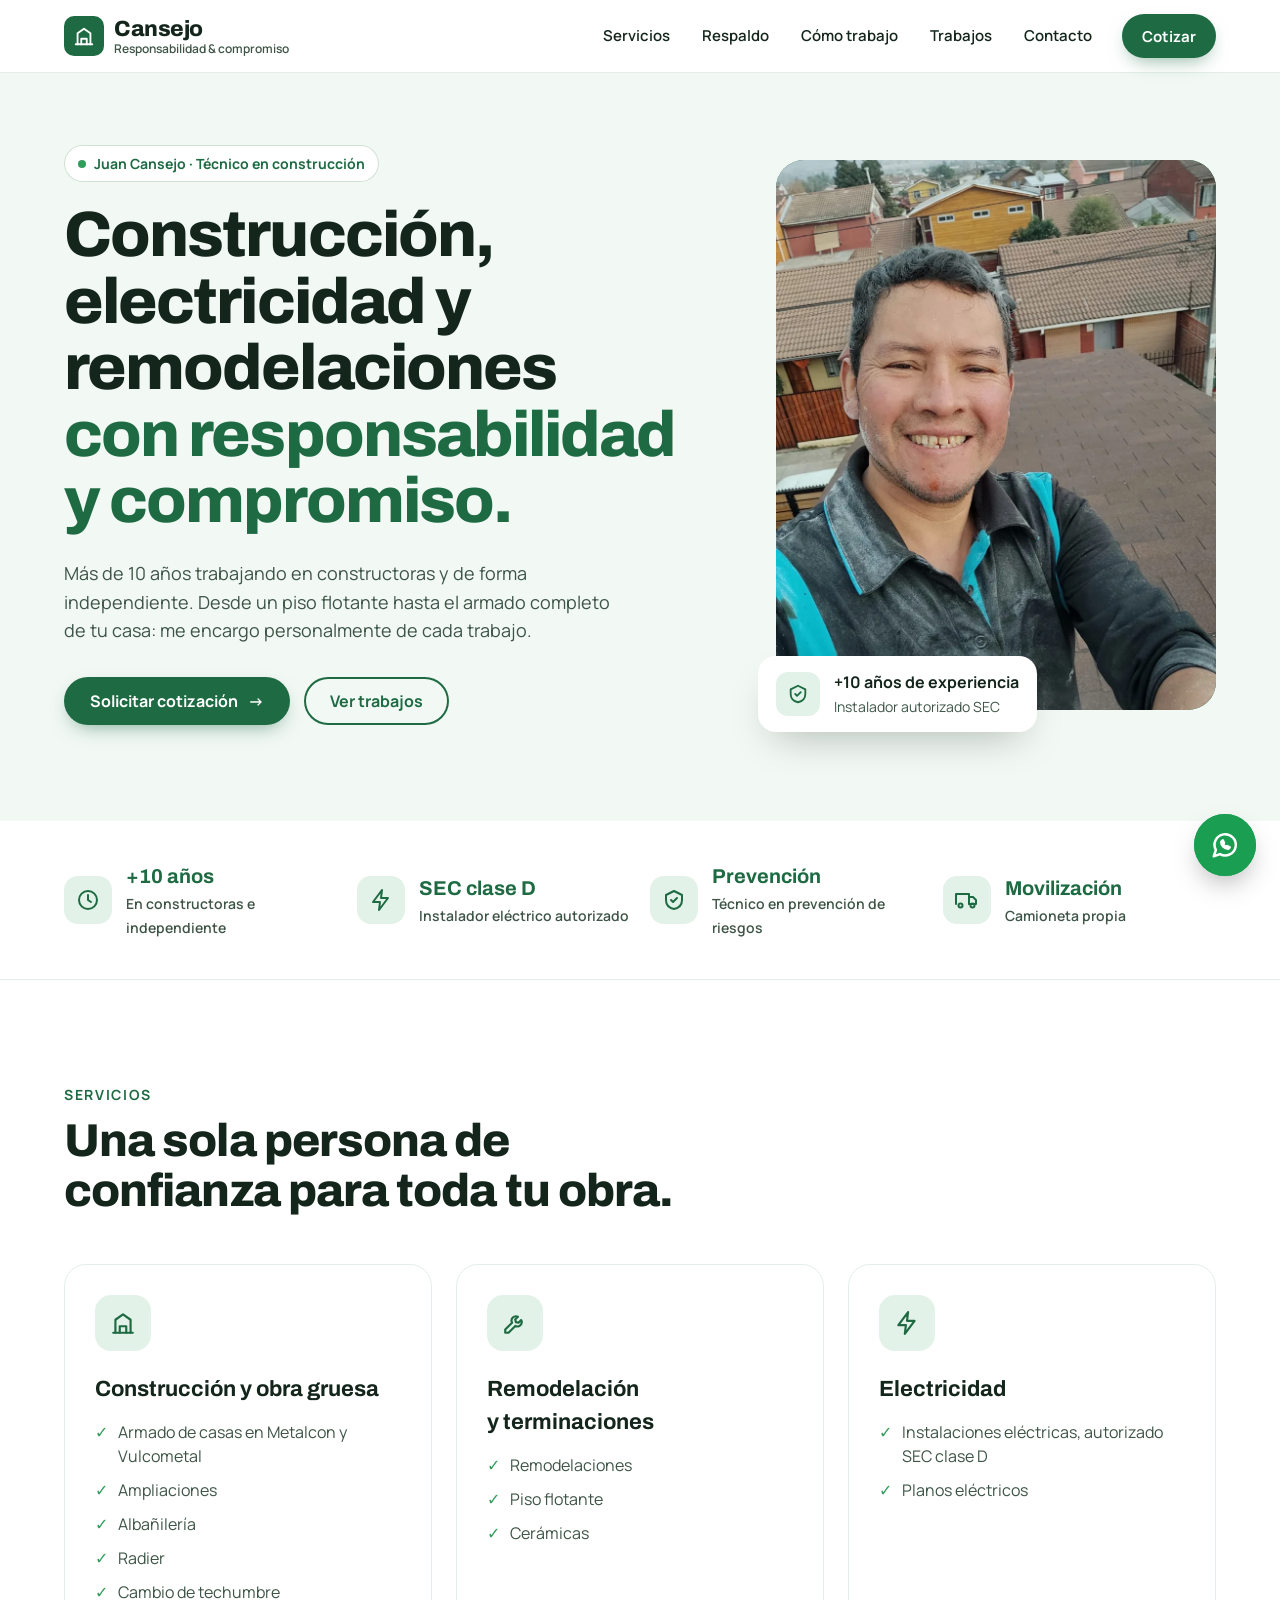
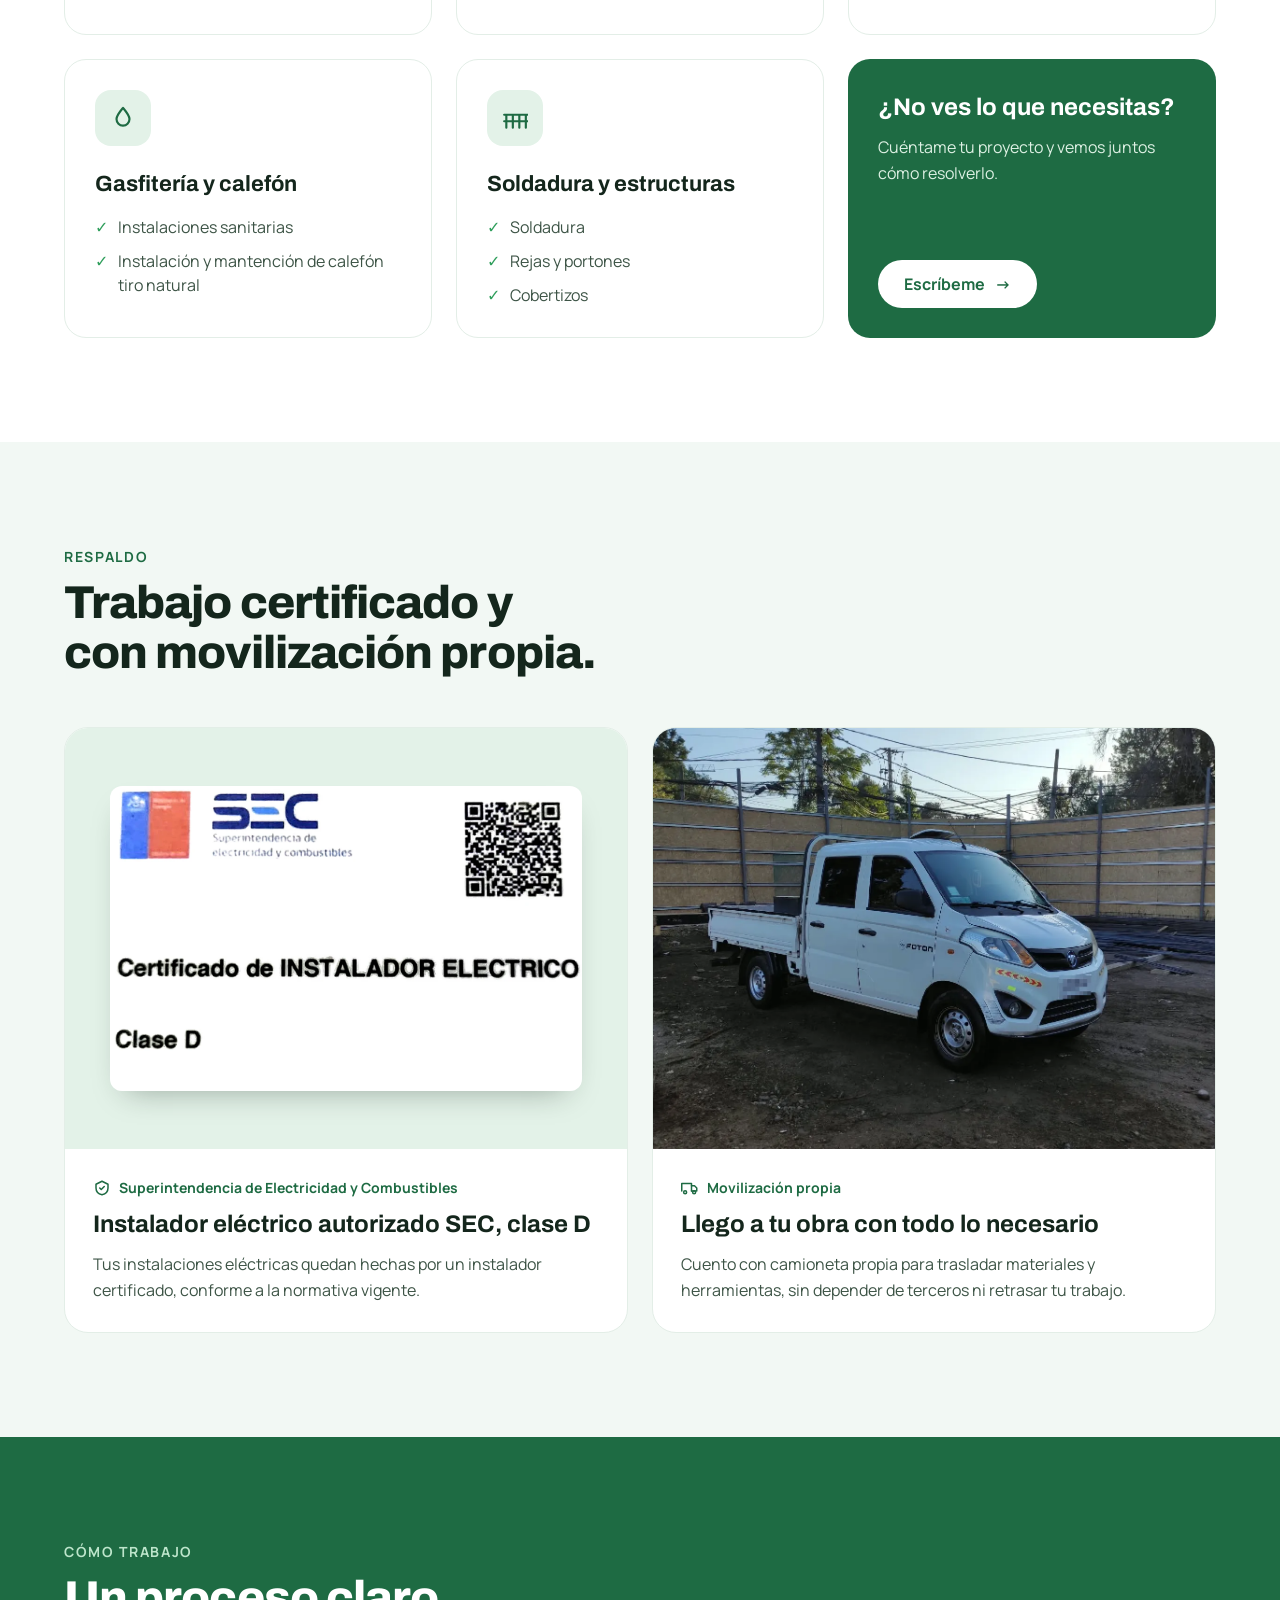
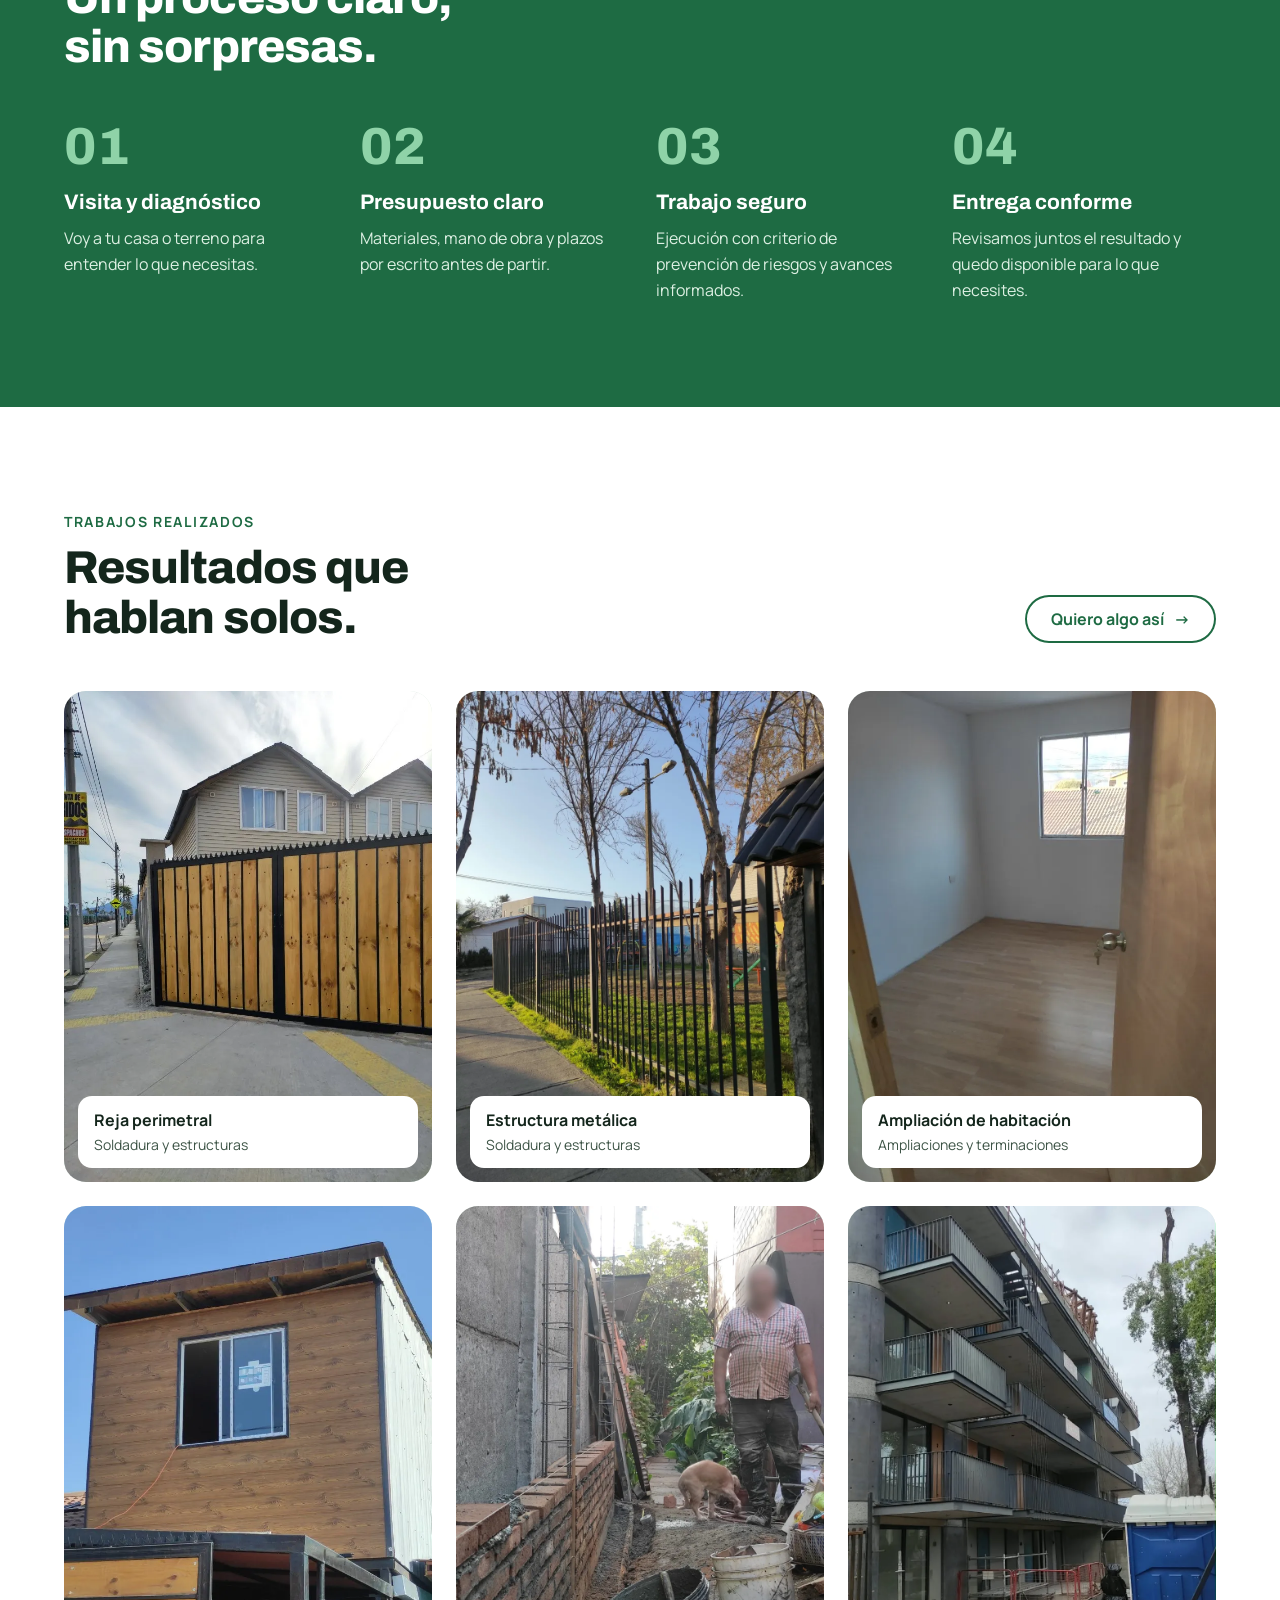
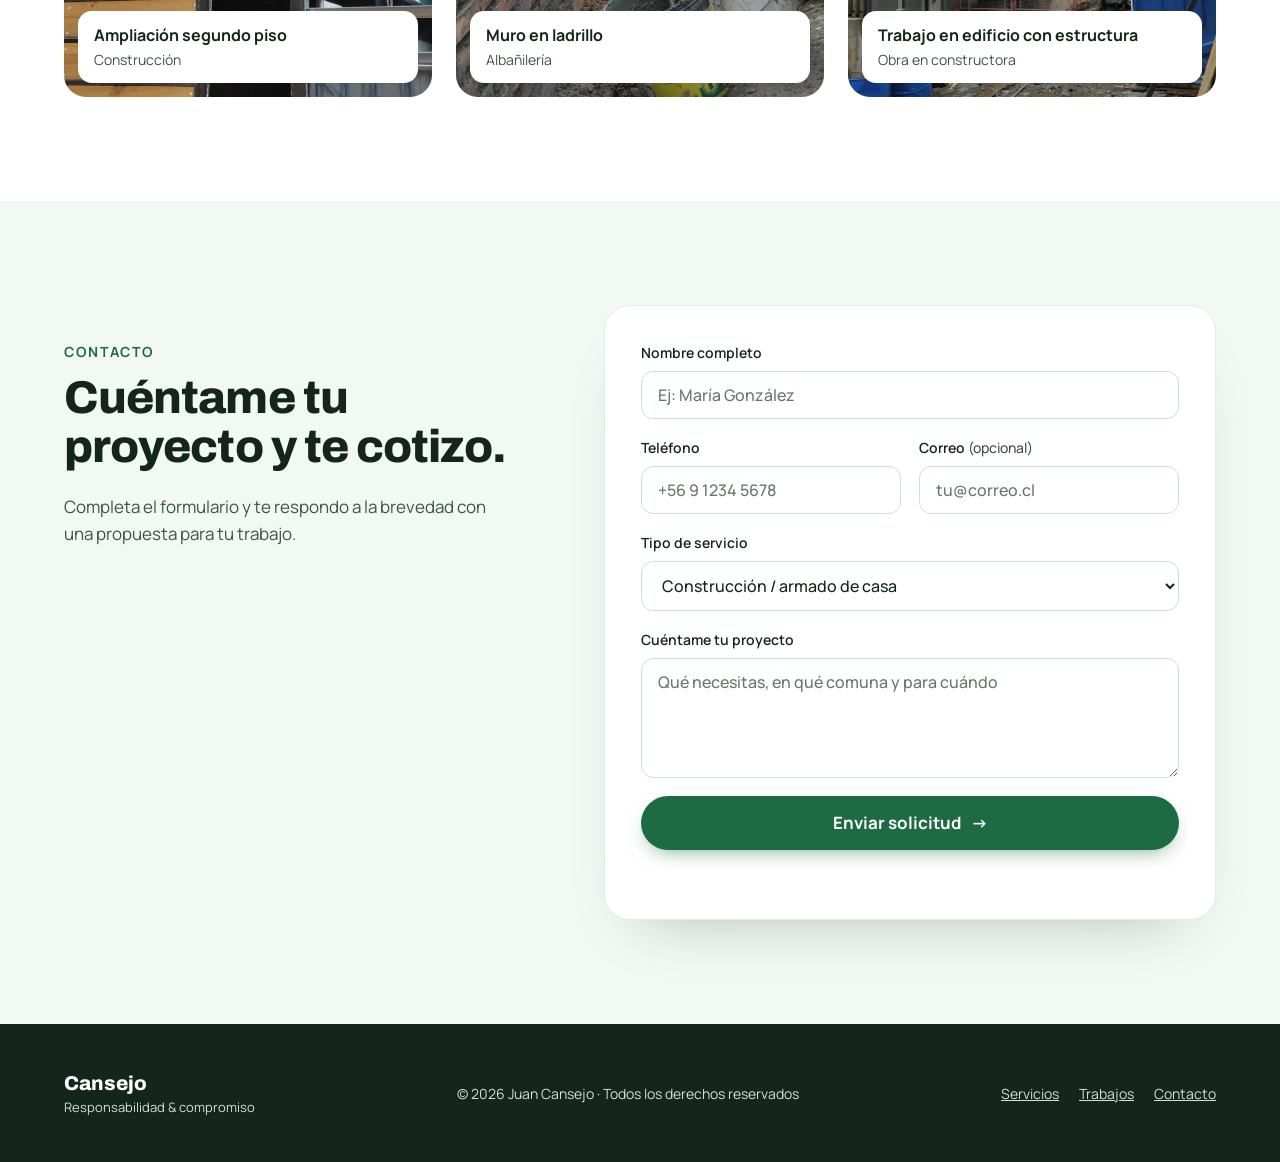
==== commit 5f88e7b6: "VULCOMETAL CAMBIO" ====
--- a/index.html
+++ b/index.html
@@ -156,7 +156,7 @@
           <span class="ico"><svg class="i" width="26" height="26" aria-hidden="true"><use href="#i-home"/></svg></span>
           <h3>Construcción y obra gruesa</h3>
           <ul class="ticks">
-            <li>Armado de casas en Metalcon y Volcometal</li>
+            <li>Armado de casas en Metalcon y Vulcometal</li>
             <li>Ampliaciones</li>
             <li>Albañilería</li>
             <li>Radier</li>
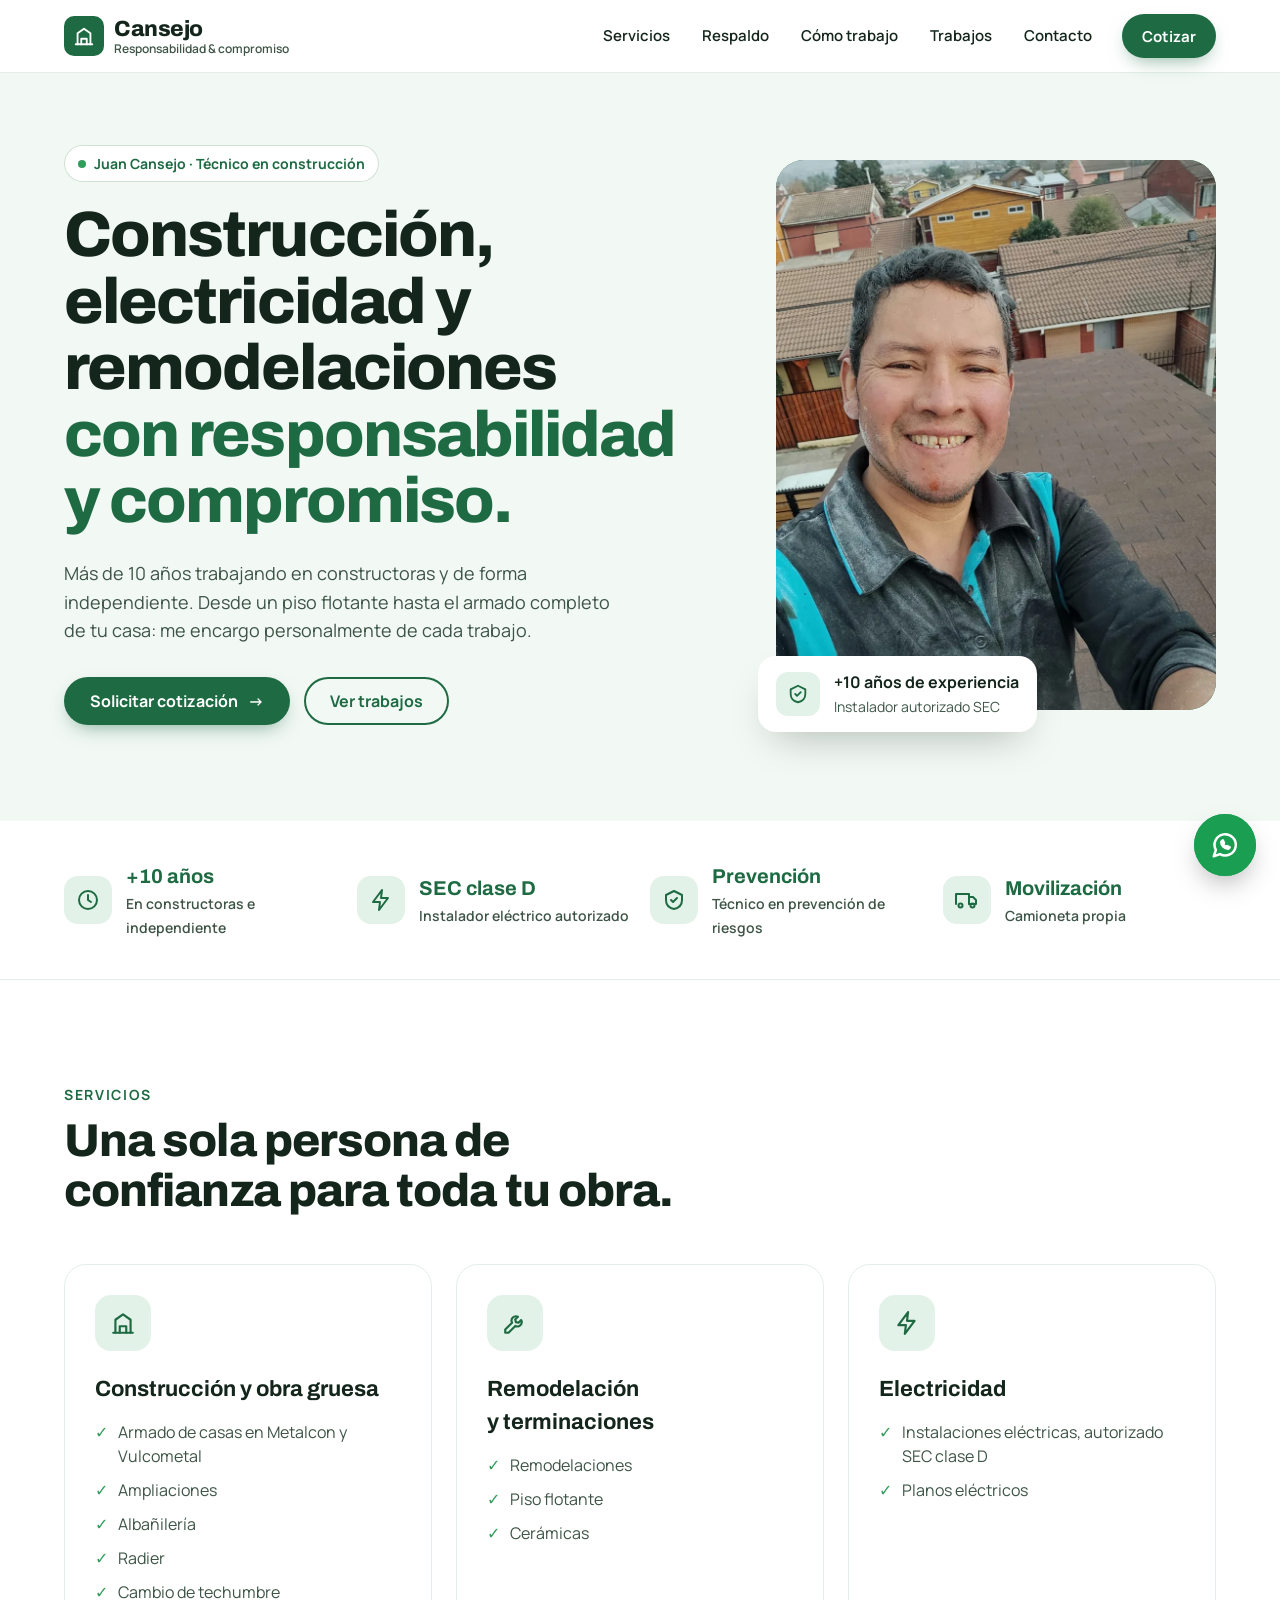
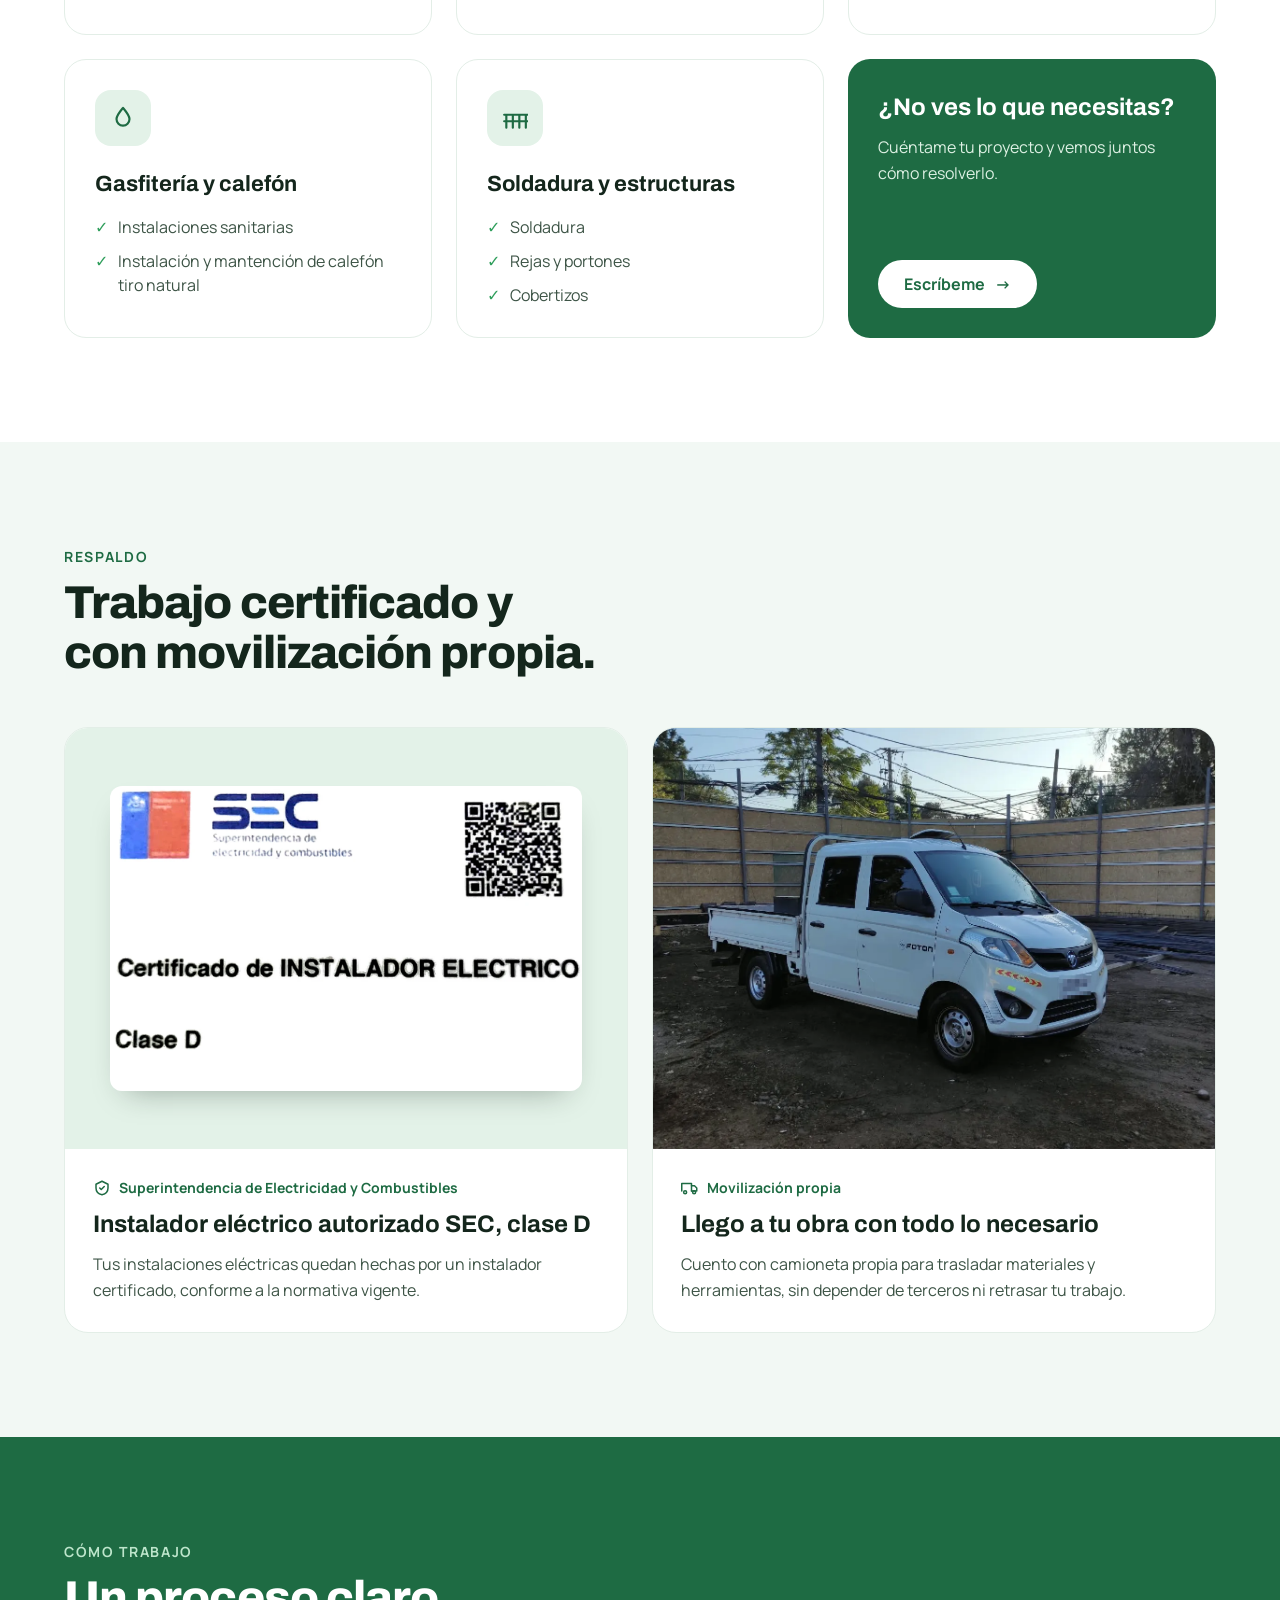
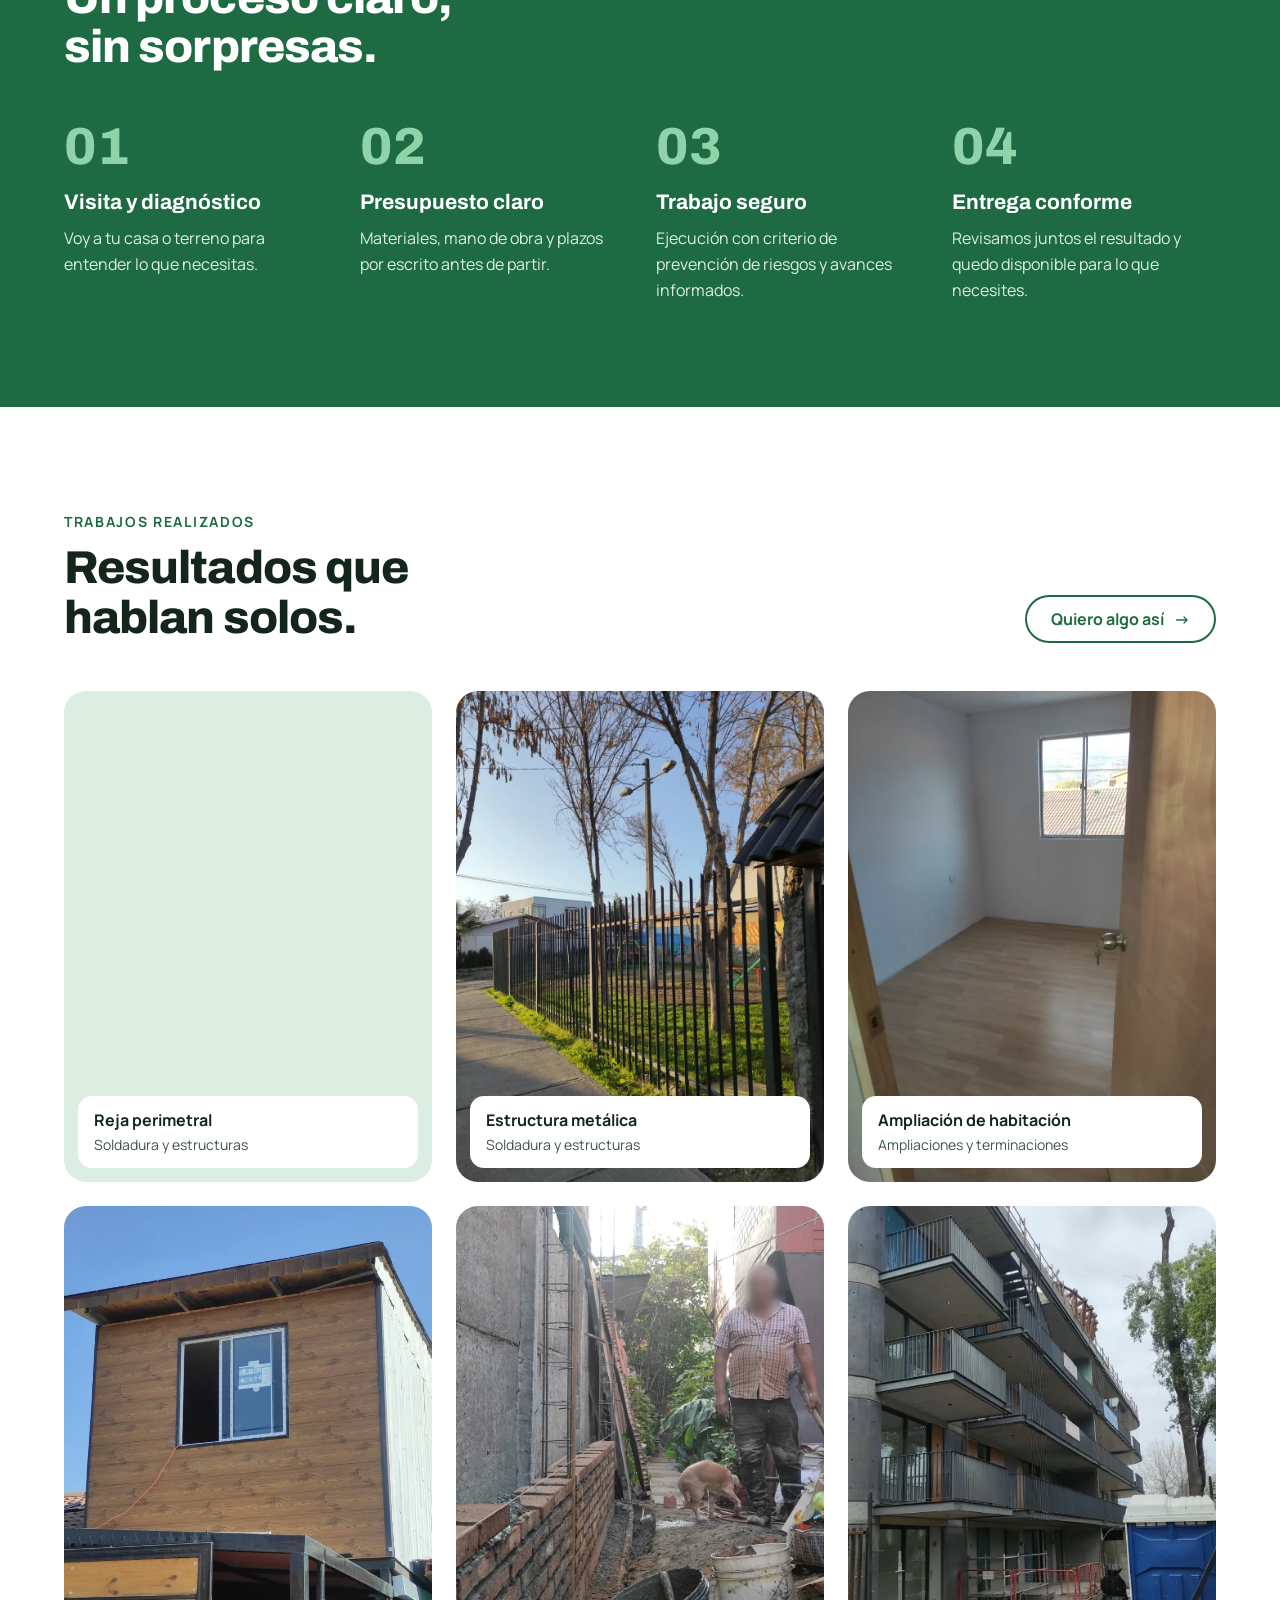
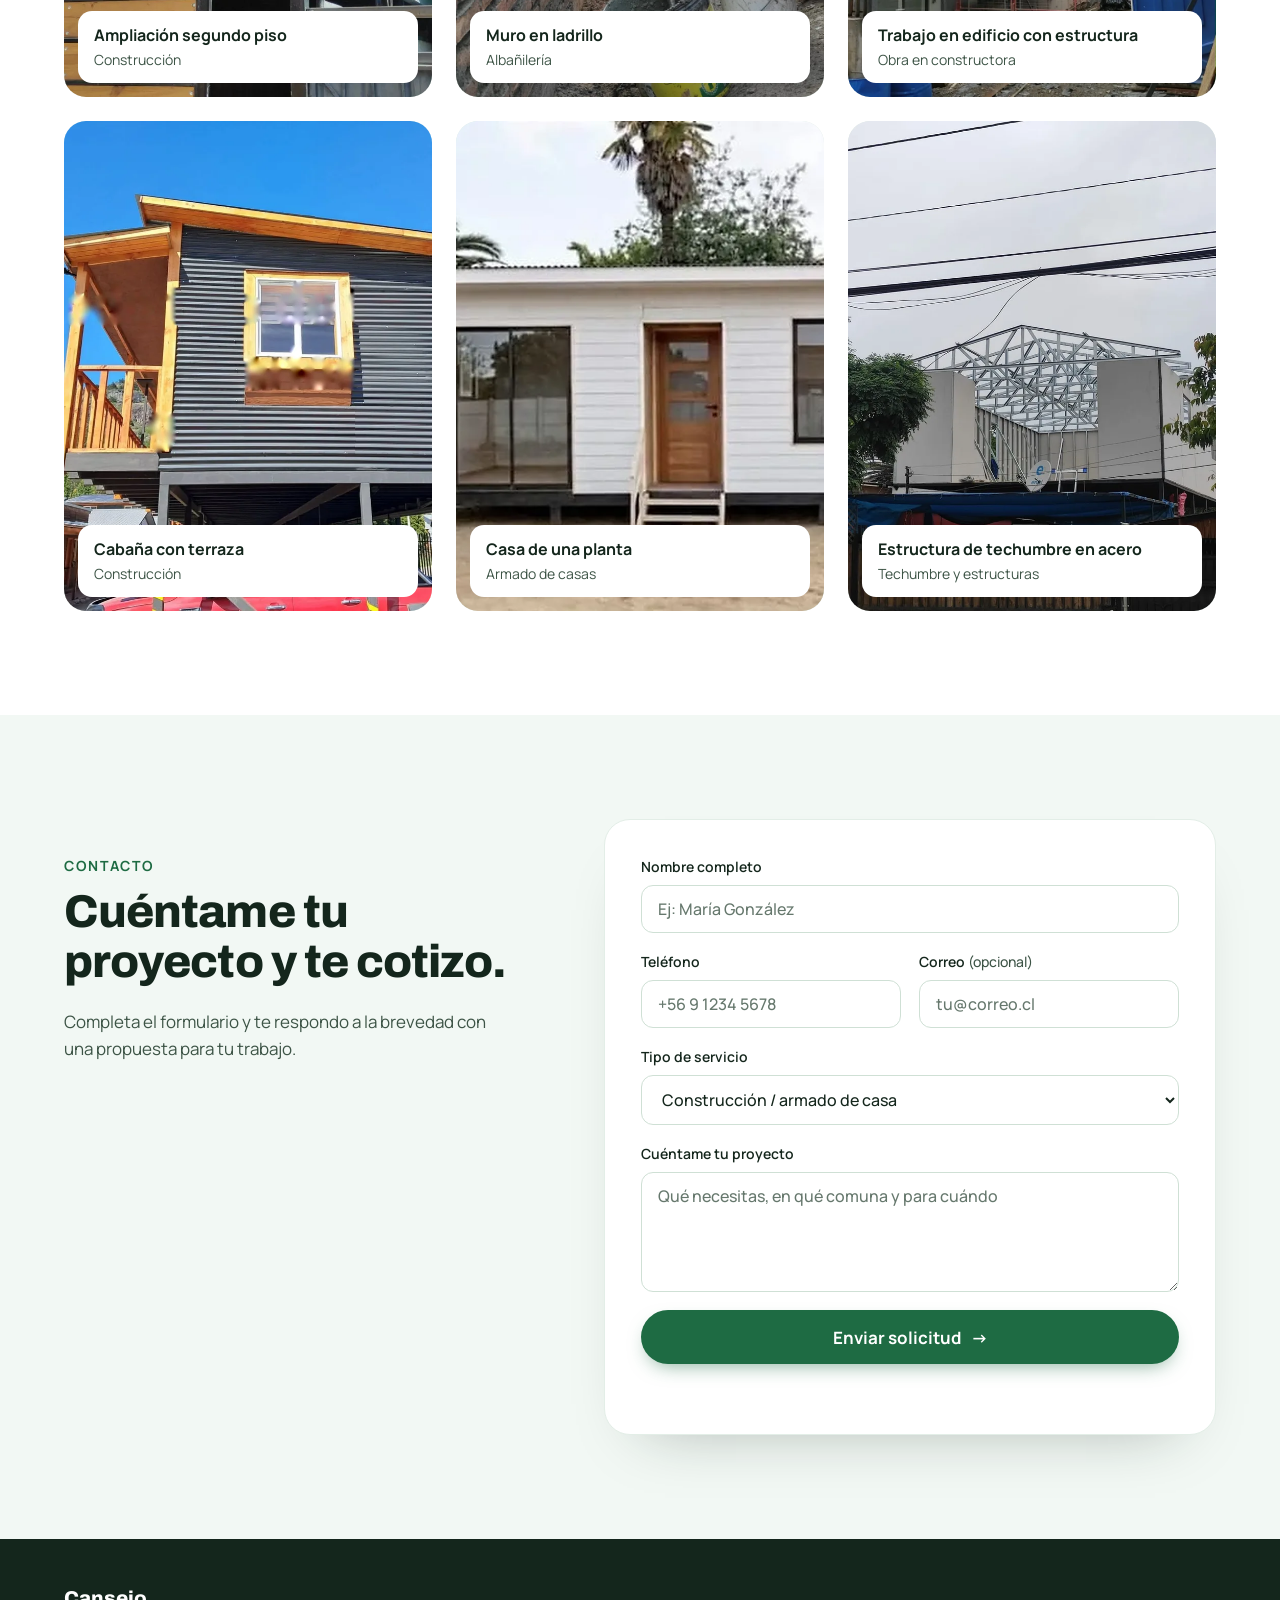
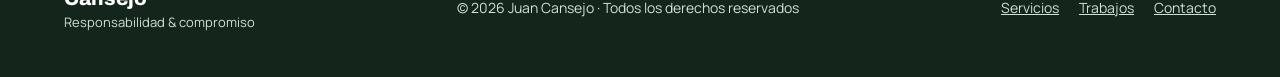
==== commit 14b1a589: "Nuevas fotos de trabajos" ====
--- a/index.html
+++ b/index.html
@@ -9,15 +9,15 @@
   <meta name="description" content="Juan Cansejo: técnico en construcción e instalador eléctrico SEC clase D. Ampliaciones, remodelaciones, electricidad, gasfitería y soldadura. Cotiza tu proyecto.">
   <meta name="theme-color" content="#1E6B43">
 
-  <!-- TODO: reemplazar https://TU-DOMINIO.cl por el dominio real antes de publicar -->
-  <link rel="canonical" href="https://TU-DOMINIO.cl/">
+  <!-- TODO: reemplazar https://cansejo.cl por el dominio real antes de publicar -->
+  <link rel="canonical" href="https://cansejo.cl/">
   <meta property="og:type" content="website">
   <meta property="og:locale" content="es_CL">
   <meta property="og:site_name" content="Cansejo">
   <meta property="og:title" content="Cansejo | Construcción, electricidad y remodelaciones">
   <meta property="og:description" content="Más de 10 años de experiencia. Instalador eléctrico SEC clase D, ampliaciones, remodelaciones y soldadura. Cotiza tu proyecto.">
-  <meta property="og:url" content="https://TU-DOMINIO.cl/">
-  <meta property="og:image" content="https://TU-DOMINIO.cl/assets/img/og-image.jpg">
+  <meta property="og:url" content="https://cansejo.cl/">
+  <meta property="og:image" content="https://cansejo.cl/assets/img/og-image.jpg">
   <meta property="og:image:width" content="1200">
   <meta property="og:image:height" content="630">
   <meta name="twitter:card" content="summary_large_image">
@@ -40,8 +40,8 @@
     "slogan": "Responsabilidad & compromiso",
     "description": "Construcción, ampliaciones, remodelaciones, electricidad, gasfitería y soldadura. Instalador eléctrico autorizado SEC clase D.",
     "telephone": "+56972433962",
-    "url": "https://TU-DOMINIO.cl/",
-    "image": "https://TU-DOMINIO.cl/assets/img/og-image.jpg",
+    "url": "https://cansejo.cl/",
+    "image": "https://cansejo.cl/assets/img/og-image.jpg",
     "founder": { "@type": "Person", "name": "Juan Cansejo", "jobTitle": "Técnico en construcción" },
     "knowsAbout": ["Construcción", "Ampliaciones", "Remodelaciones", "Instalaciones eléctricas", "Gasfitería", "Soldadura"]
   }
@@ -315,6 +315,18 @@
         <figure class="proj reveal-s">
           <img src="assets/img/trabajo-6.webp" width="900" height="1200" loading="lazy" decoding="async" alt="Edificio de hormigón con balcones y estructura metálica">
           <figcaption><strong>Trabajo en edificio con estructura</strong><span>Obra en constructora</span></figcaption>
+        </figure>
+        <figure class="proj reveal-s">
+          <img src="assets/img/trabajo-7.webp" width="720" height="960" loading="lazy" decoding="async" alt="Cabaña elevada sobre pilotes con revestimiento metálico negro, terminaciones en madera y terraza">
+          <figcaption><strong>Cabaña con terraza</strong><span>Construcción</span></figcaption>
+        </figure>
+        <figure class="proj reveal-s">
+          <img src="assets/img/trabajo-8.webp" width="540" height="720" loading="lazy" decoding="async" alt="Casa de una planta con revestimiento blanco, puerta de madera y ventanales de aluminio negro">
+          <figcaption><strong>Casa de una planta</strong><span>Armado de casas</span></figcaption>
+        </figure>
+        <figure class="proj reveal-s">
+          <img src="assets/img/trabajo-9.webp" width="720" height="960" loading="lazy" decoding="async" alt="Cerchas de acero galvanizado de una techumbre sobre muros nuevos">
+          <figcaption><strong>Estructura de techumbre en acero</strong><span>Techumbre y estructuras</span></figcaption>
         </figure>
       </div>
     </div>
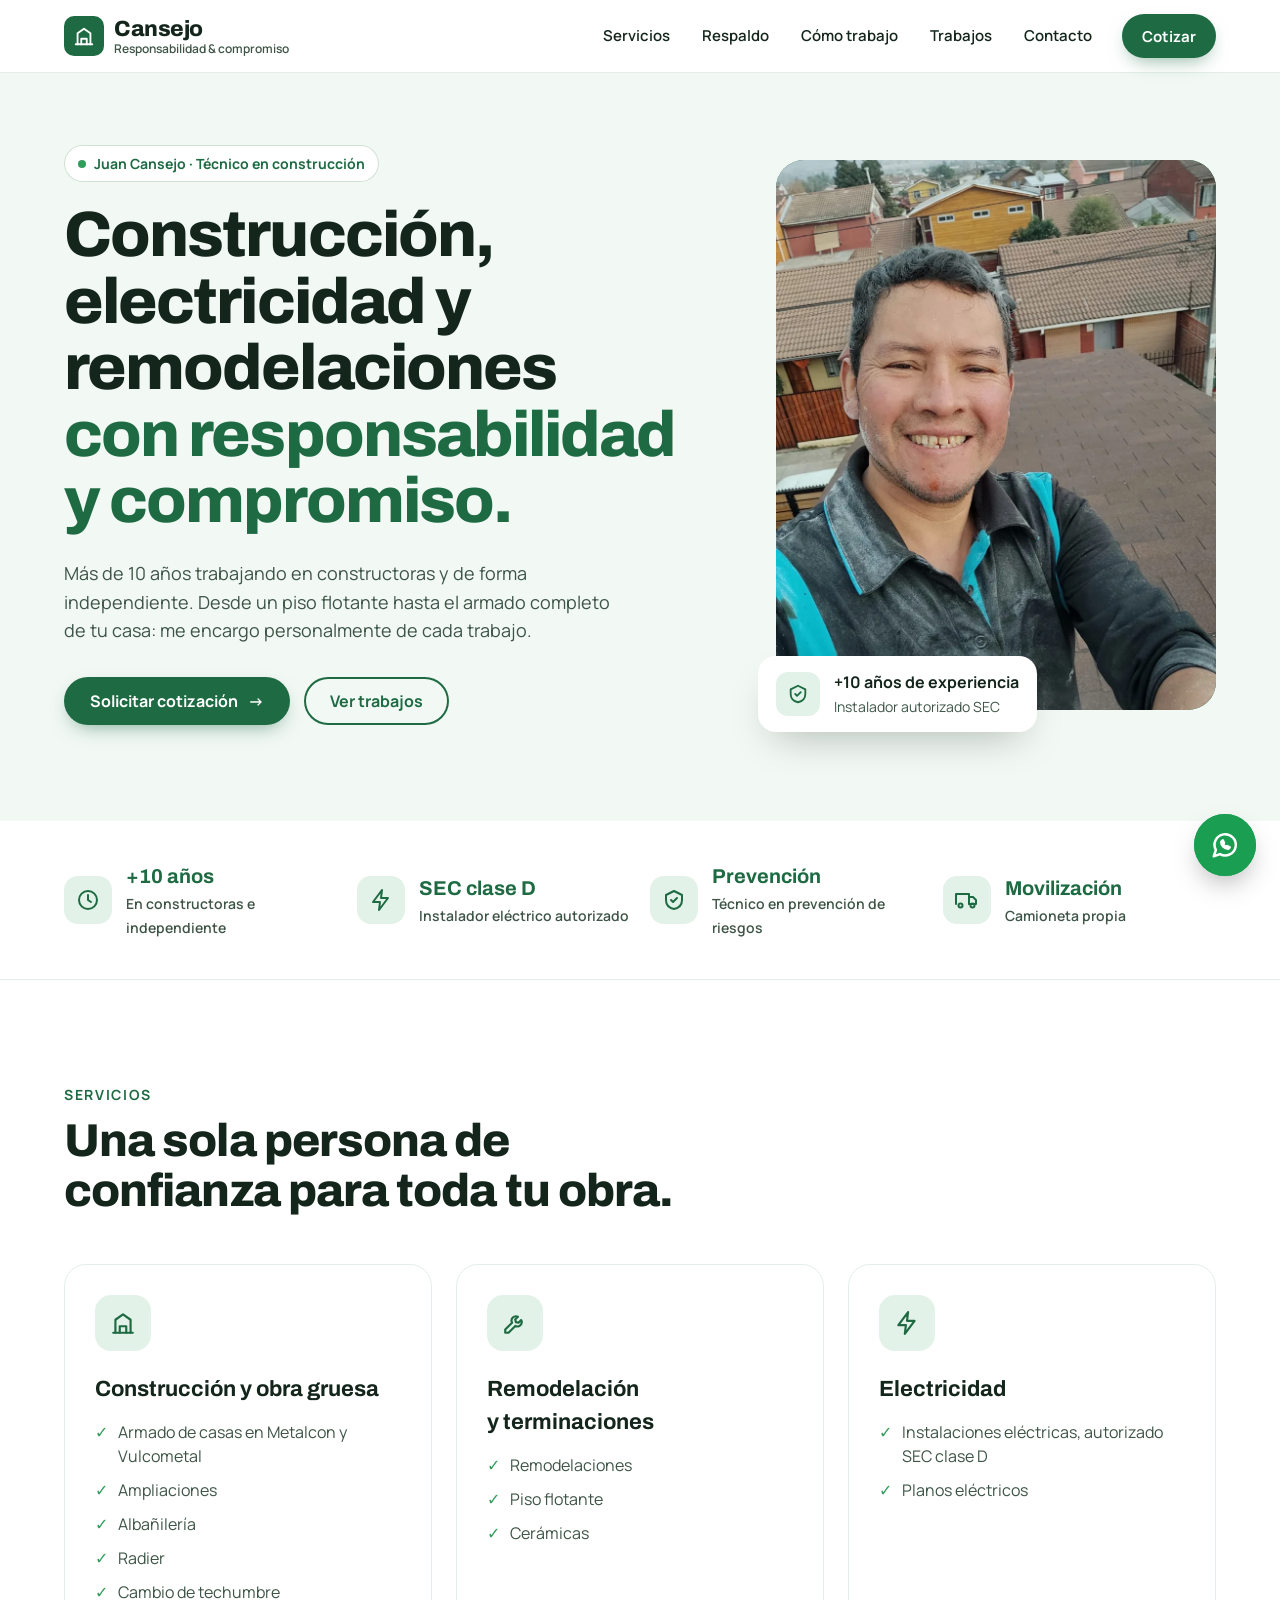
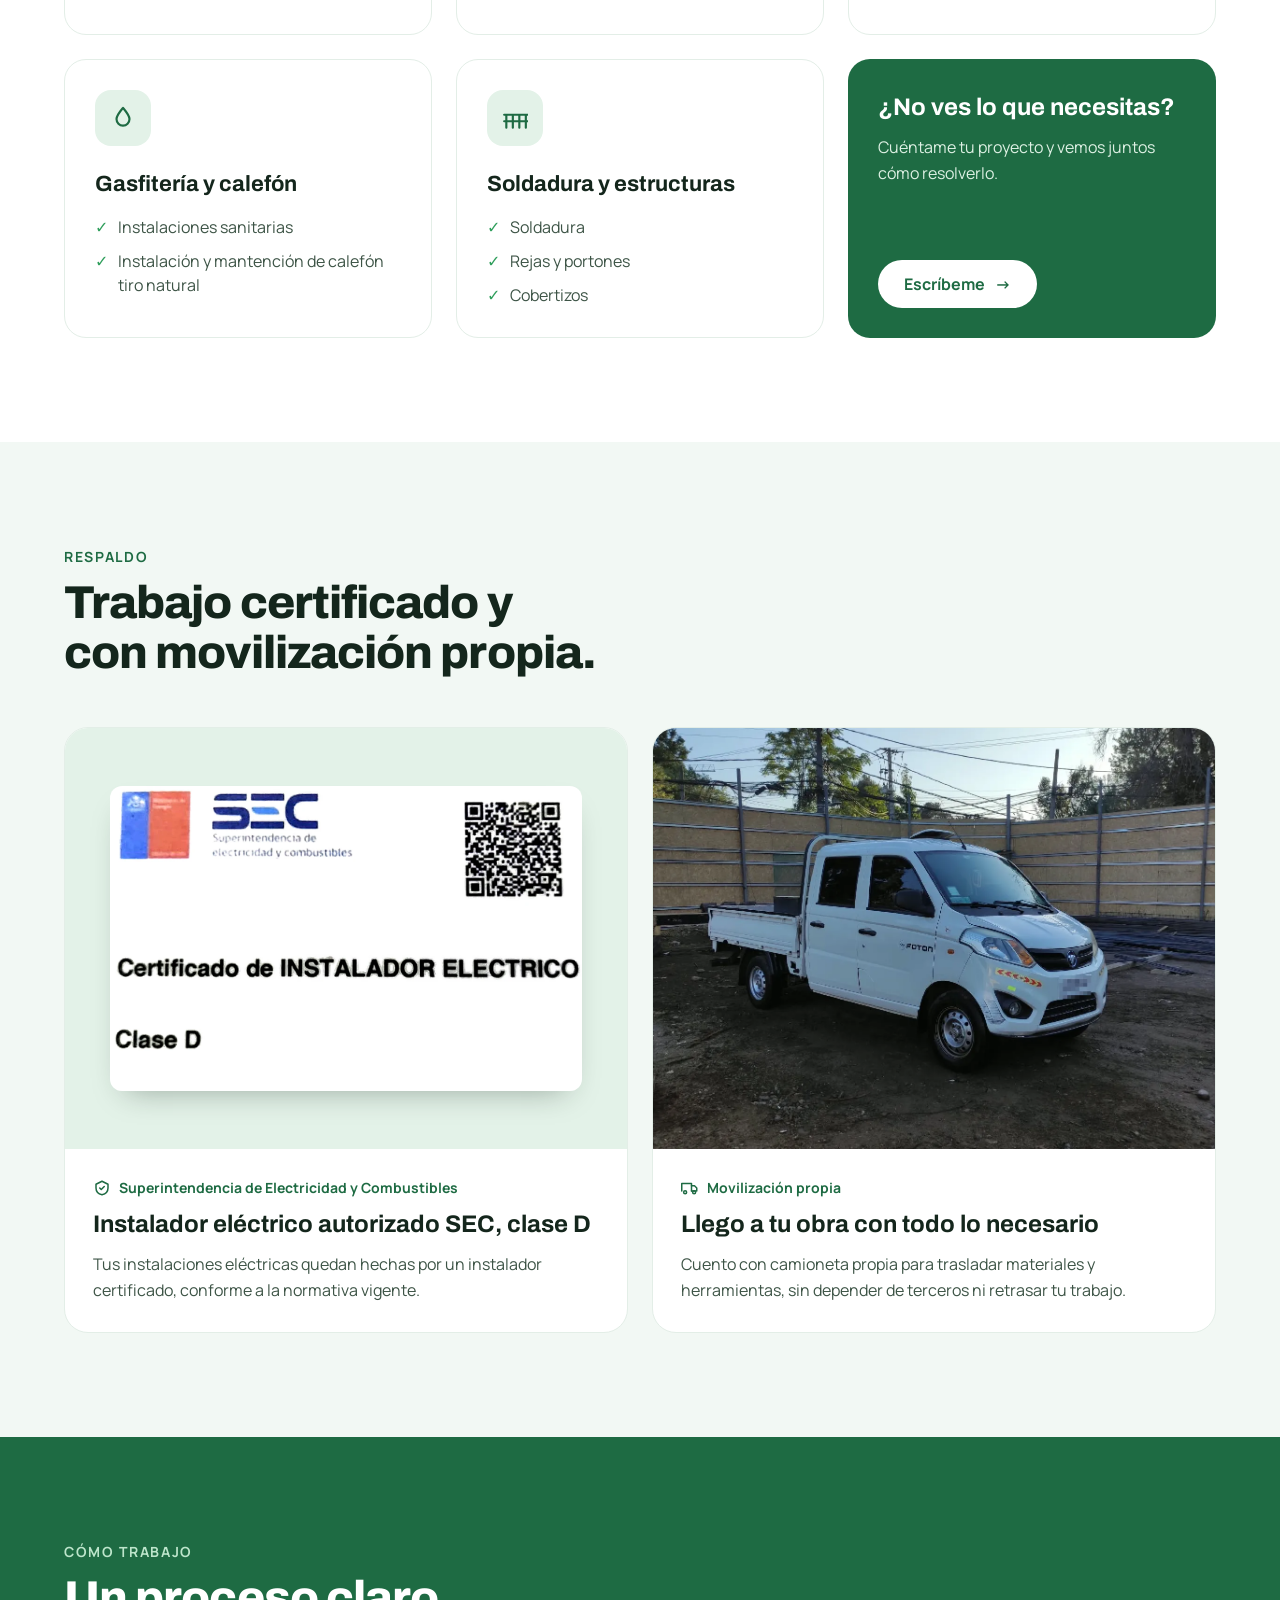
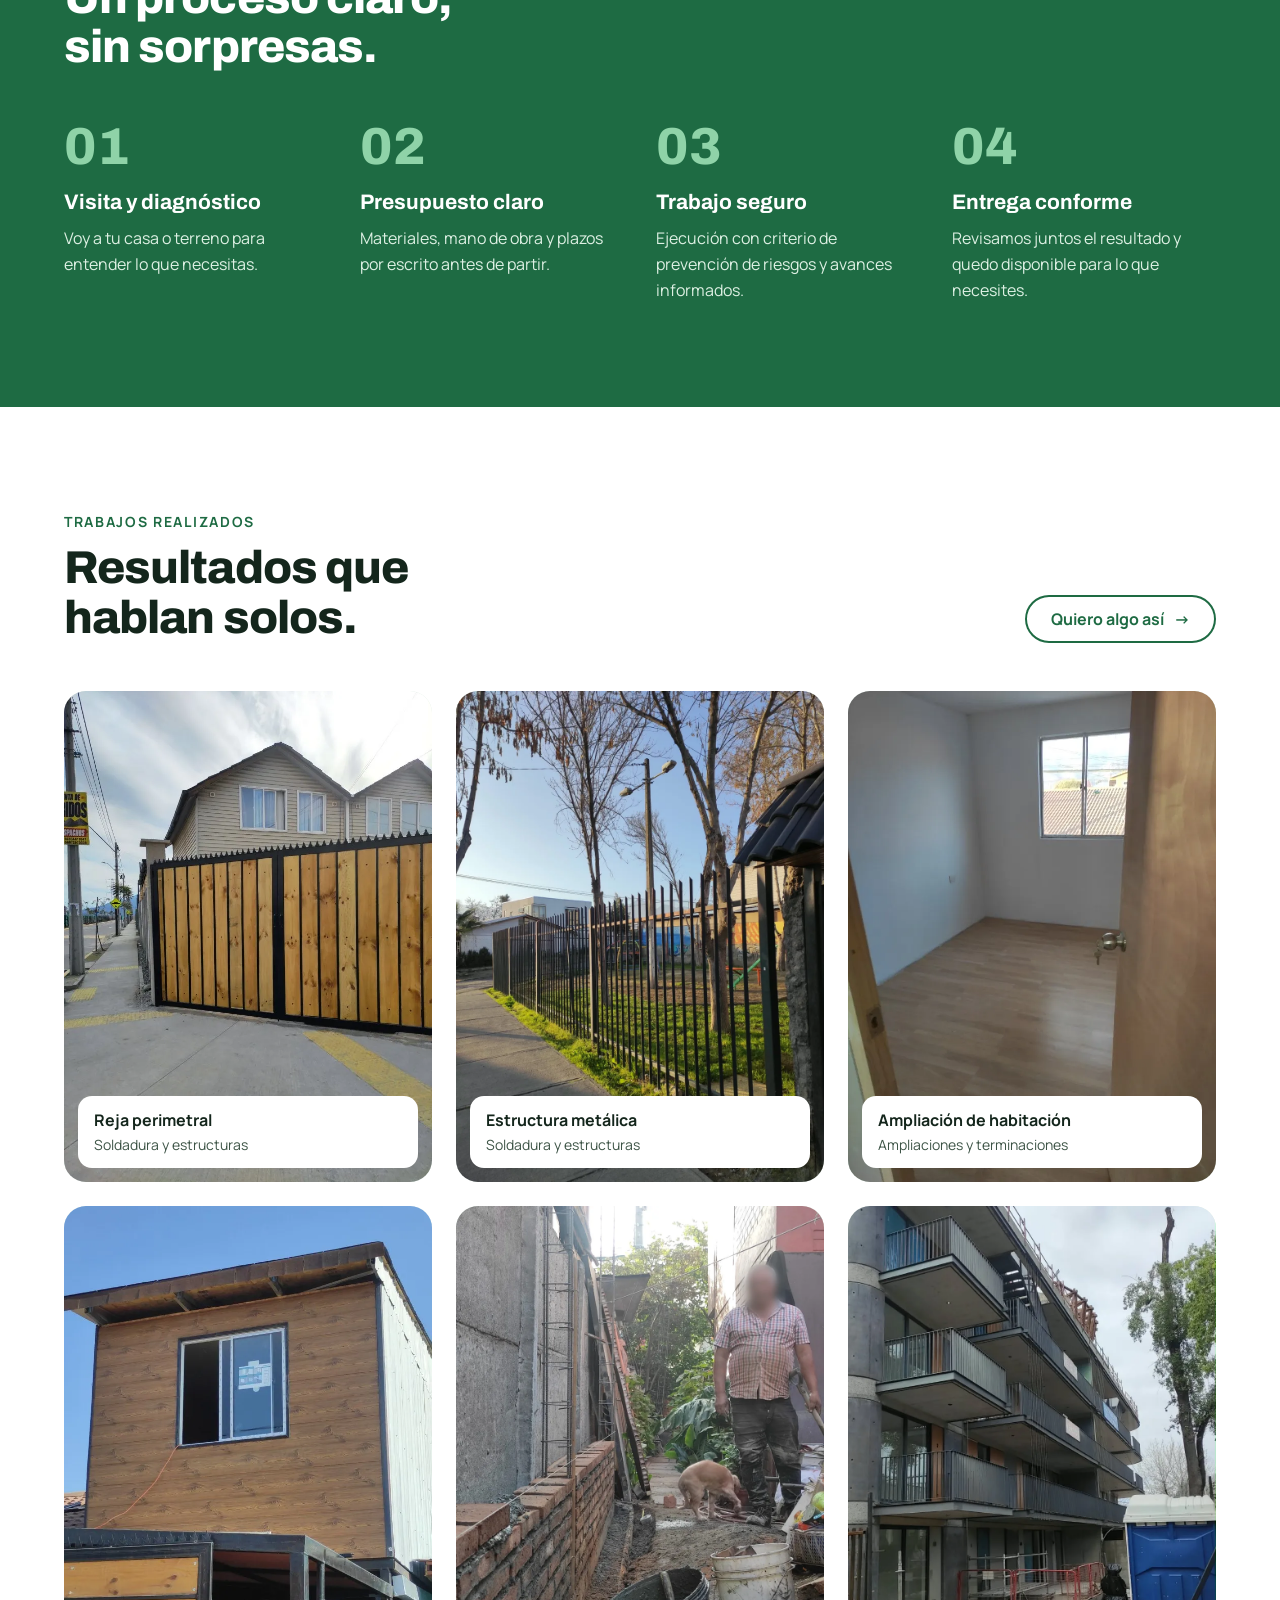
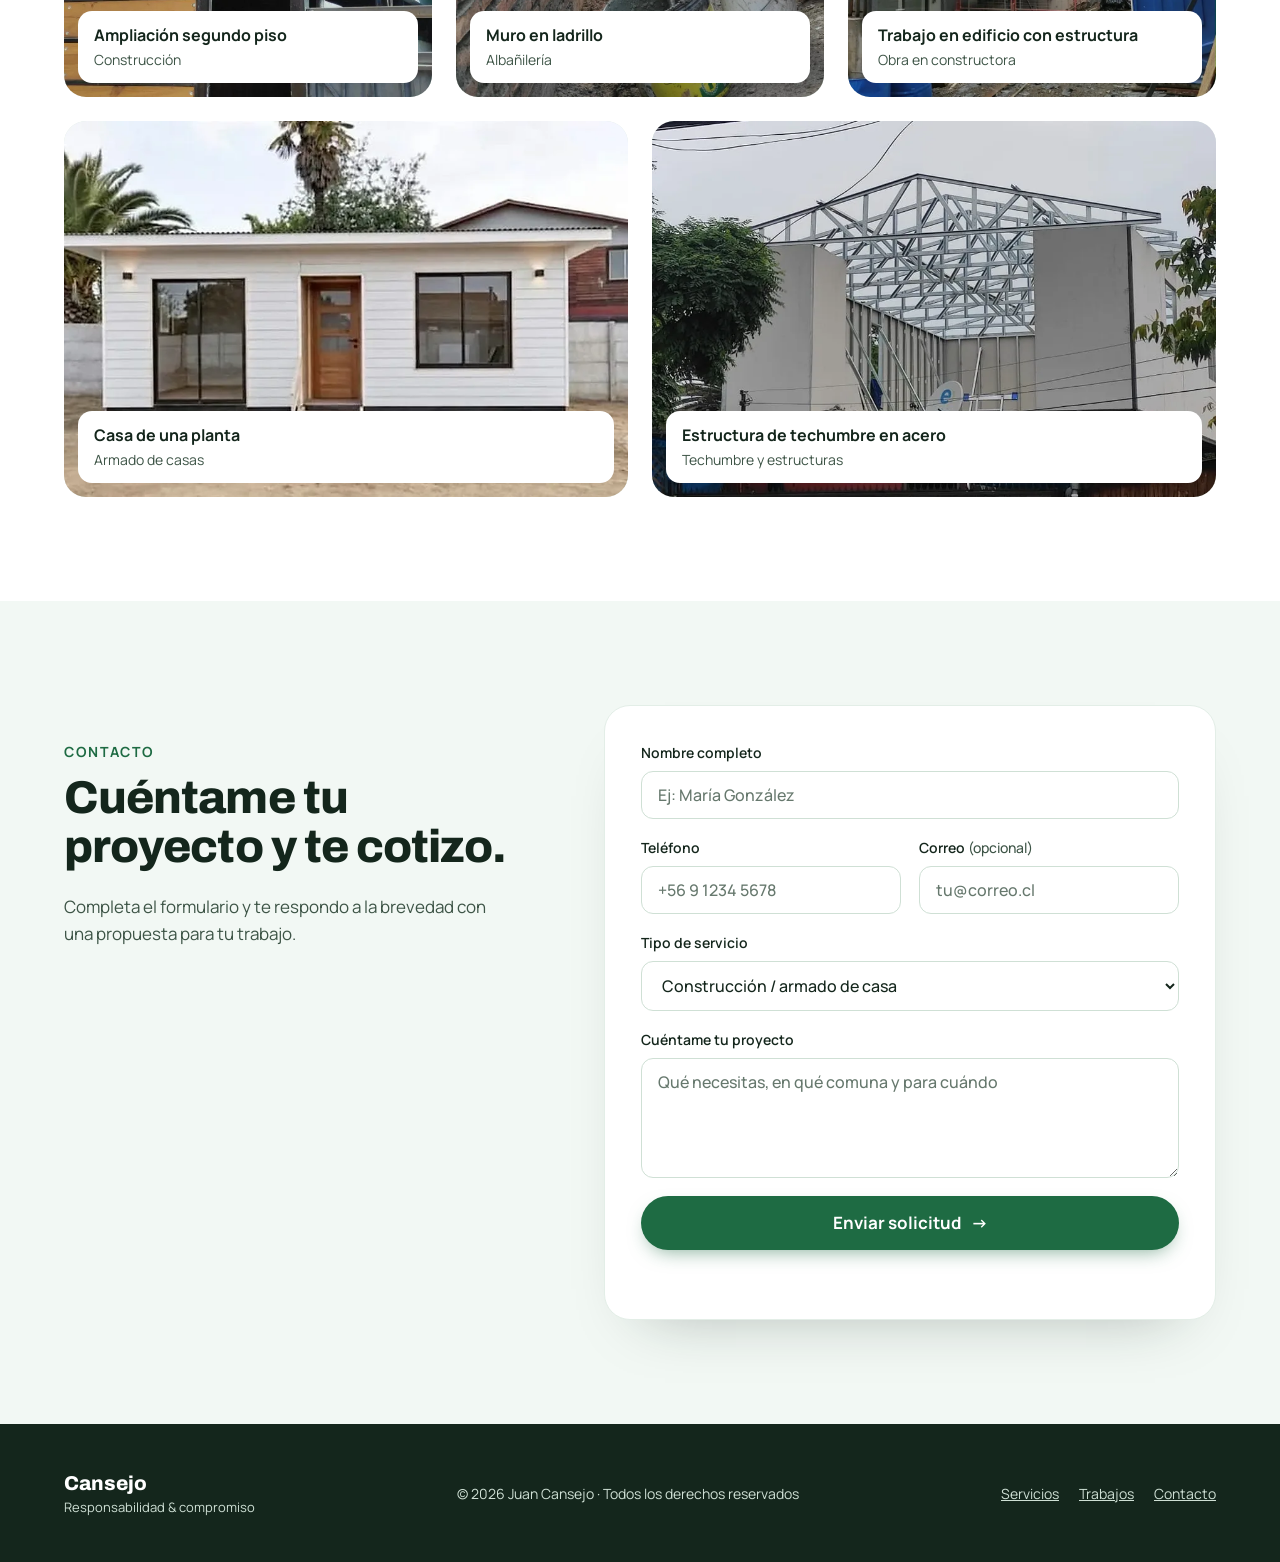
==== commit 8a29714b: "Rediseño sección trabajos" ====
--- a/index.html
+++ b/index.html
@@ -316,16 +316,15 @@
           <img src="assets/img/trabajo-6.webp" width="900" height="1200" loading="lazy" decoding="async" alt="Edificio de hormigón con balcones y estructura metálica">
           <figcaption><strong>Trabajo en edificio con estructura</strong><span>Obra en constructora</span></figcaption>
         </figure>
-        <figure class="proj reveal-s">
-          <img src="assets/img/trabajo-7.webp" width="720" height="960" loading="lazy" decoding="async" alt="Cabaña elevada sobre pilotes con revestimiento metálico negro, terminaciones en madera y terraza">
-          <figcaption><strong>Cabaña con terraza</strong><span>Construcción</span></figcaption>
-        </figure>
-        <figure class="proj reveal-s">
-          <img src="assets/img/trabajo-8.webp" width="540" height="720" loading="lazy" decoding="async" alt="Casa de una planta con revestimiento blanco, puerta de madera y ventanales de aluminio negro">
+      </div>
+
+      <div class="gal gal-wide">
+        <figure class="proj proj-wide reveal-s">
+          <img src="assets/img/trabajo-8.webp" width="900" height="600" loading="lazy" decoding="async" alt="Casa de una planta con revestimiento blanco, puerta de madera y ventanales de aluminio negro">
           <figcaption><strong>Casa de una planta</strong><span>Armado de casas</span></figcaption>
         </figure>
-        <figure class="proj reveal-s">
-          <img src="assets/img/trabajo-9.webp" width="720" height="960" loading="lazy" decoding="async" alt="Cerchas de acero galvanizado de una techumbre sobre muros nuevos">
+        <figure class="proj proj-wide reveal-s">
+          <img src="assets/img/trabajo-9.webp" width="900" height="600" loading="lazy" decoding="async" alt="Cerchas de acero galvanizado de una techumbre sobre muros nuevos">
           <figcaption><strong>Estructura de techumbre en acero</strong><span>Techumbre y estructuras</span></figcaption>
         </figure>
       </div>
--- a/assets/css/styles.css
+++ b/assets/css/styles.css
@@ -194,6 +194,9 @@
 .proj:hover figcaption{transform:translateY(-6px)}
 .proj figcaption strong{display:block;font-size:16px}
 .proj figcaption span{font-size:14px;color:var(--muted)}
+/* Fila final de 2 fotos horizontales */
+.gal-wide{margin-top:24px;grid-template-columns:repeat(2,minmax(0,1fr))}
+.proj-wide{aspect-ratio:3/2}
 
 /* ---------- Contacto ---------- */
 .contact{display:flex;flex-wrap:wrap;align-items:flex-start;gap:48px}
@@ -258,6 +261,7 @@
   .js .menu .navlink:hover,.js .menu .navlink[aria-current="true"]{background:var(--g-50)}
   .js .menu .btn{margin-top:8px}
   .gal{grid-template-columns:repeat(2,minmax(0,1fr))}
+  .proj-wide{aspect-ratio:4/3}
 }
 
 @media (max-width:640px){
@@ -275,6 +279,7 @@
 
 @media (max-width:520px){
   .gal{grid-template-columns:minmax(0,1fr)}
+  .proj-wide{aspect-ratio:4/3}
 }
 
 @media (hover:none){
